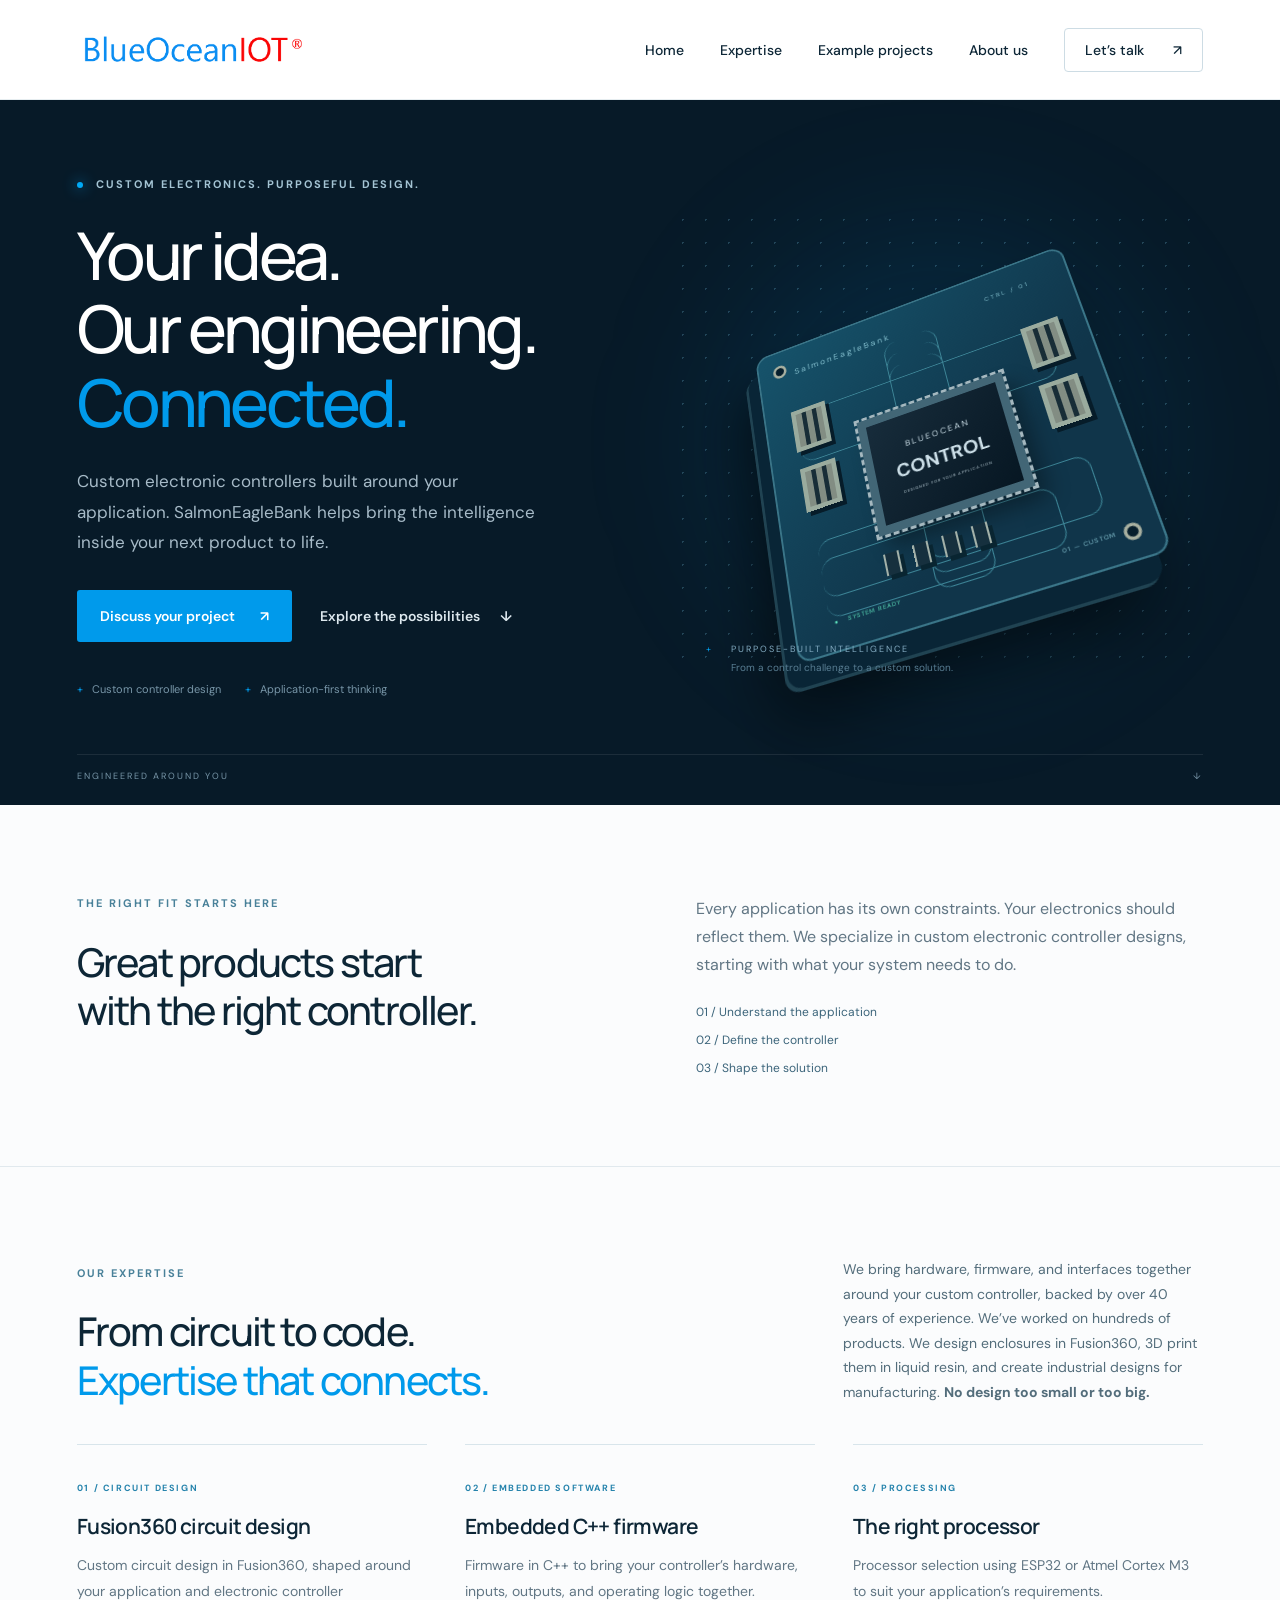
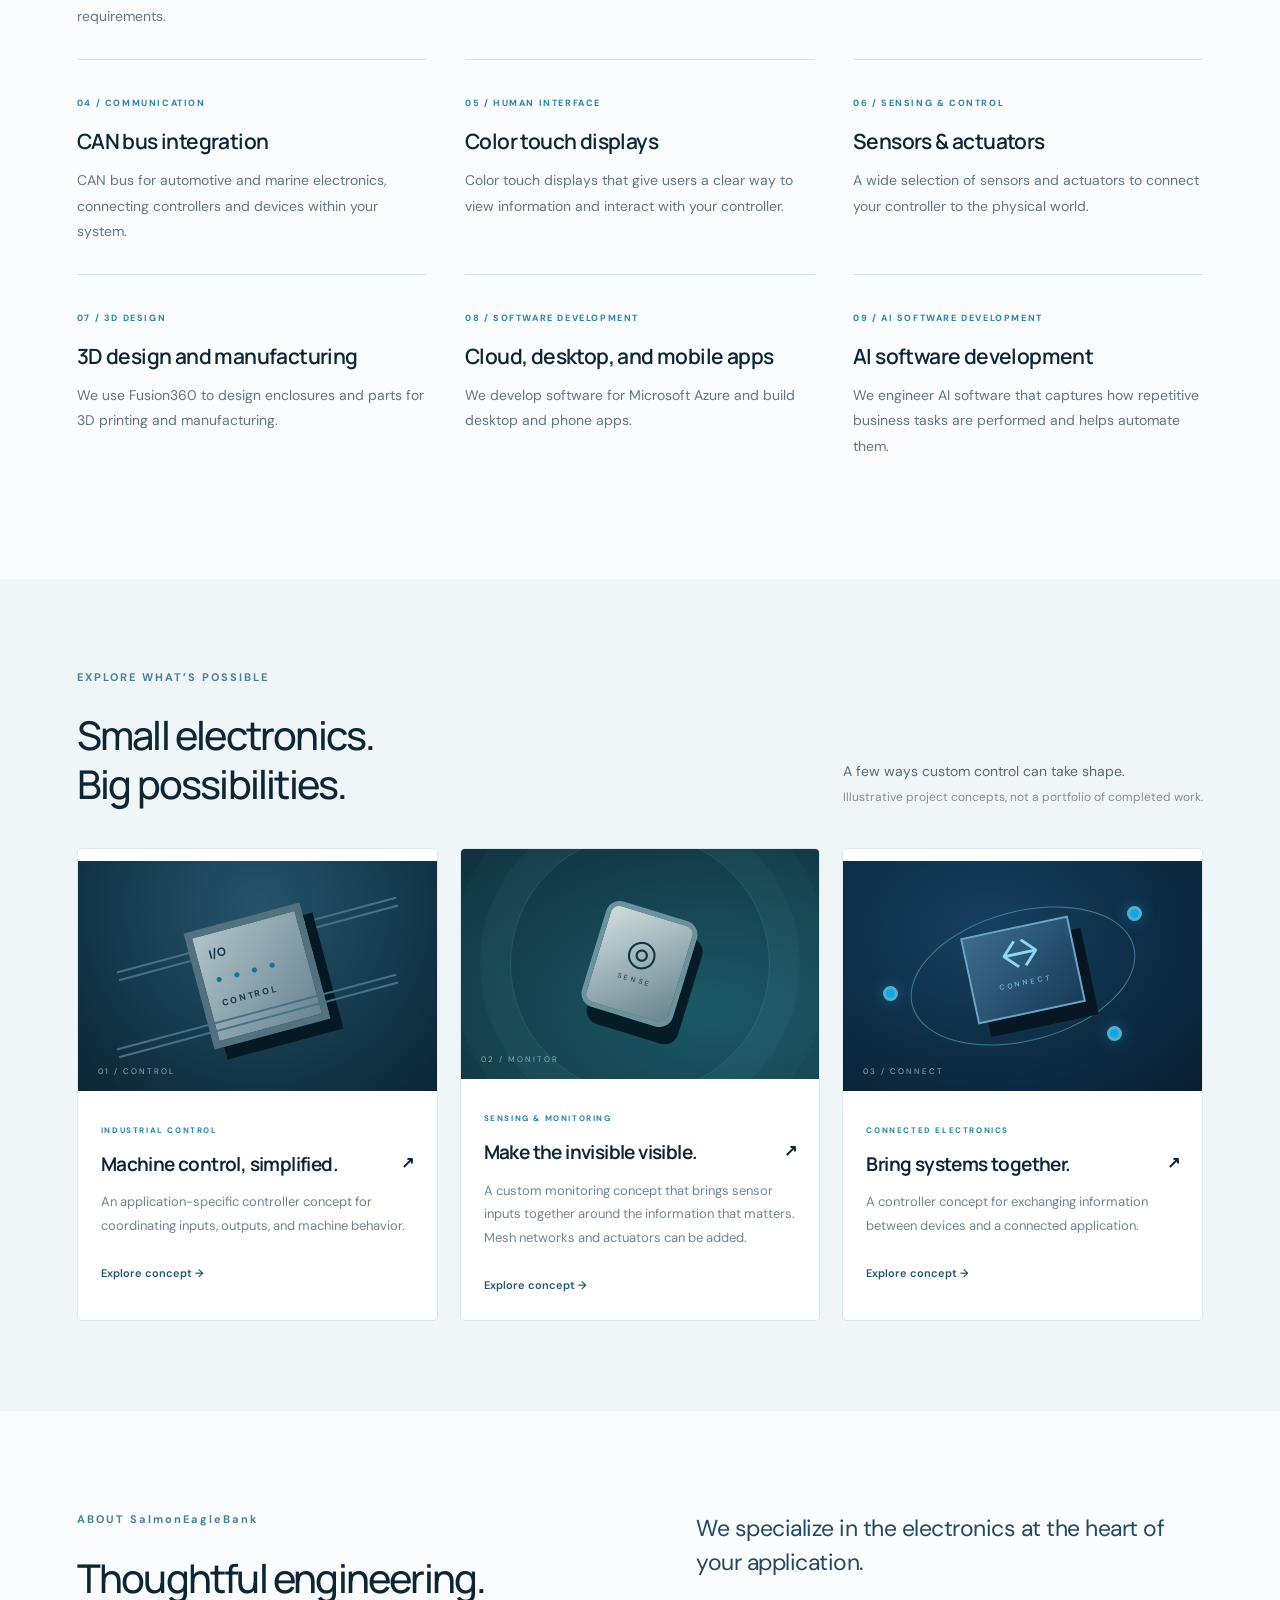
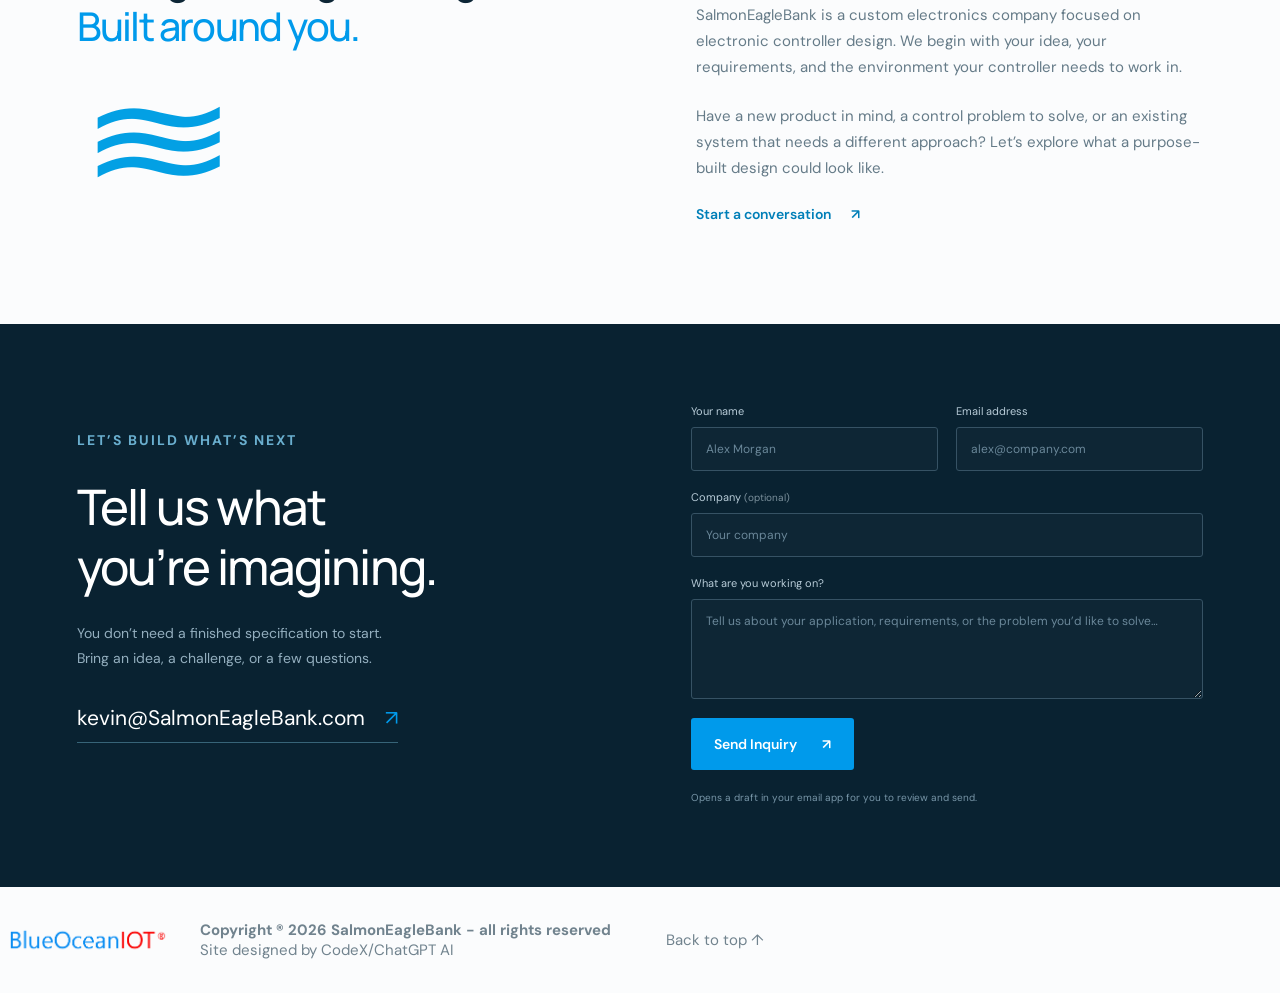
==== index.html @ 23e98cbd "moved files to root directory" ====
<!doctype html>
<html lang="en">

<head>
    <meta charset="UTF-8">
    <meta name="viewport" content="width=device-width,initial-scale=1">
    <meta name="description"
        content="SalmonEagleBank specializes in custom electronic controller designs. Let's turn your control challenge into purpose-built electronics.">
    <meta name="theme-color" content="#071a28">
    <title>SalmonEagleBank | Custom Electronic Controllers</title>
    <link rel="icon" type="image/png" href="assets/favicon.png">
    <link rel="stylesheet" href="styles.css">
    <script src="app.js" defer></script>
</head>

<body>
    <header><a class="brand" href="#home" aria-label="SalmonEagleBank home"><img src="assets/logo.png"
                alt="SalmonEagleBank"></a><button class="menu-toggle" aria-expanded="false" aria-controls="navigation">Menu
            <span>☰</span></button>
        <nav id="navigation" aria-label="Main navigation"><a href="#home">Home</a><a href="#expertise">Expertise</a><a
                href="#projects">Example projects</a><a href="#about">About us</a><a class="nav-contact"
                href="#contact">Let’s talk <span>↗</span></a></nav>
    </header>
    <main>
        <section class="hero" id="home">
            <div class="hero-copy">
                <p class="eyebrow"><span class="status-dot"></span> CUSTOM ELECTRONICS. PURPOSEFUL DESIGN.</p>
                <h1>Your idea.<br>Our engineering.<br><em>Connected.</em></h1>
                <p class="intro">Custom electronic controllers built around your application. SalmonEagleBank helps bring
                    the intelligence inside your next product to life.</p>
                <div class="actions"><a class="button" href="#contact">Discuss your project <span>↗</span></a><a
                        class="text-link" href="#projects">Explore the possibilities <span>↓</span></a></div>
                <div class="hero-notes"><span>Custom controller design</span><span>Application-first thinking</span>
                </div>
            </div>
            <div class="hardware" role="img" aria-label="Illustration of a custom electronic controller circuit board">
                <div class="orb"></div>
                <div class="board">
                    <div class="board-label">SalmonEagleBank <span>CTRL / 01</span></div>
                    <div class="traces"><i></i><i></i><i></i><i></i><i></i><i></i></div>
                    <div class="chip"><small>BLUEOCEAN</small><strong>CONTROL</strong><span>DESIGNED FOR YOUR
                            APPLICATION</span></div>
                    <div class="port p1"></div>
                    <div class="port p2"></div>
                    <div class="port p3"></div>
                    <div class="port p4"></div>
                    <div class="components"><b></b><b></b><b></b><b></b></div>
                    <div class="board-footer"><span>● &nbsp; SYSTEM READY</span><span>01 — CUSTOM</span></div>
                </div>
                <div class="diagram-label"><span class="cross">+</span> PURPOSE-BUILT INTELLIGENCE<br><small>From a
                        control challenge to a custom solution.</small></div>
            </div><a class="scroll-note" href="#approach">ENGINEERED AROUND YOU <span>↓</span></a>
        </section>
        <section class="approach section" id="approach">
            <div>
                <p class="eyebrow">THE RIGHT FIT STARTS HERE</p>
                <h2>Great products start<br>with the right controller.</h2>
            </div>
            <div class="approach-copy">
                <p>Every application has its own constraints. Your electronics should reflect them. We specialize in
                    custom electronic controller designs, starting with what your system needs to do.</p>
                <div class="disciplines"><span>01 / Understand the application</span><span>02 / Define the
                        controller</span><span>03 / Shape the solution</span></div>
            </div>
        </section>
        <section class="expertise section" id="expertise" aria-labelledby="expertise-heading">
            <div class="section-heading">
                <div>
                    <p class="eyebrow">OUR EXPERTISE</p>
                    <h2 id="expertise-heading">From circuit to code.<br><em>Expertise that connects.</em></h2>
                </div>
                <p>We bring hardware, firmware, and interfaces together around your custom controller, backed by over 40
                    years of experience. We’ve worked on hundreds of products. We design enclosures in Fusion360, 3D
                    print them in liquid resin, and create industrial designs for manufacturing. <strong>No design too
                        small or too big.</strong></p>
            </div>
            <ol class="expertise-grid">
                <li><span class="expertise-number">01 / CIRCUIT DESIGN</span>
                    <h3>Fusion360 circuit design</h3>
                    <p>Custom circuit design in Fusion360, shaped around your application and electronic controller
                        requirements.</p>
                </li>
                <li><span class="expertise-number">02 / EMBEDDED SOFTWARE</span>
                    <h3>Embedded C++ firmware</h3>
                    <p>Firmware in C++ to bring your controller’s hardware, inputs, outputs, and operating logic
                        together.</p>
                </li>
                <li><span class="expertise-number">03 / PROCESSING</span>
                    <h3>The right processor</h3>
                    <p>Processor selection using ESP32 or Atmel Cortex M3 to suit your application’s requirements.</p>
                </li>
                <li><span class="expertise-number">04 / COMMUNICATION</span>
                    <h3>CAN bus integration</h3>
                    <p>CAN bus for automotive and marine electronics, connecting controllers and devices within your
                        system.</p>
                </li>
                <li><span class="expertise-number">05 / HUMAN INTERFACE</span>
                    <h3>Color touch displays</h3>
                    <p>Color touch displays that give users a clear way to view information and interact with your
                        controller.</p>
                </li>
                <li><span class="expertise-number">06 / SENSING &amp; CONTROL</span>
                    <h3>Sensors &amp; actuators</h3>
                    <p>A wide selection of sensors and actuators to connect your controller to the physical world.</p>
                </li>
                <li><span class="expertise-number">07 / 3D DESIGN</span>
                    <h3>3D design and manufacturing</h3>
                    <p>We use Fusion360 to design enclosures and parts for 3D printing and manufacturing.</p>
                </li>
                <li><span class="expertise-number">08 / SOFTWARE DEVELOPMENT</span>
                    <h3>Cloud, desktop, and mobile apps</h3>
                    <p>We develop software for Microsoft Azure and build desktop and phone apps.</p>
                </li>
                <li><span class="expertise-number">09 / AI SOFTWARE DEVELOPMENT</span>
                    <h3>AI software development</h3>
                    <p>We engineer AI software that captures how repetitive business tasks are performed and helps
                        automate them.</p>
                </li>
            </ol>
        </section>
        <section class="projects section" id="projects">
            <div class="section-heading">
                <div>
                    <p class="eyebrow">EXPLORE WHAT’S POSSIBLE</p>
                    <h2>Small electronics.<br>Big possibilities.</h2>
                </div>
                <p>A few ways custom control can take shape.<br><span class="muted">Illustrative project concepts, not a
                        portfolio of completed work.</span></p>
            </div>
            <div class="project-grid"><button class="project-card" data-project="machine">
                    <div class="project-art machine">
                        <div class="rail"></div>
                        <div class="module">I/O<span>● ● ● ●</span><b>CONTROL</b></div>
                        <div class="rail bottom"></div><span class="art-index">01 / CONTROL</span>
                    </div>
                    <div class="card-body"><small>INDUSTRIAL CONTROL</small>
                        <h3>Machine control, simplified. <span>↗</span></h3>
                        <p>An application-specific controller concept for coordinating inputs, outputs, and machine
                            behavior.</p><span class="project-more">Explore concept →</span>
                    </div>
                </button><button class="project-card" data-project="sensor">
                    <div class="project-art sensor">
                        <div class="rings"></div>
                        <div class="sensor-unit"><span>◎</span><small>SENSE</small></div><span class="art-index">02 /
                            MONITOR</span>
                    </div>
                    <div class="card-body"><small>SENSING & MONITORING</small>
                        <h3>Make the invisible visible. <span>↗</span></h3>
                        <p>A custom monitoring concept that brings sensor inputs together around the information that
                            matters. Mesh networks and actuators can be added.</p><span class="project-more">Explore
                            concept →</span>
                    </div>
                </button><button class="project-card" data-project="connected">
                    <div class="project-art connected">
                        <div class="network-line"></div>
                        <div class="node n1"></div>
                        <div class="node n2"></div>
                        <div class="node n3"></div>
                        <div class="gateway">↔<small>CONNECT</small></div><span class="art-index">03 / CONNECT</span>
                    </div>
                    <div class="card-body"><small>CONNECTED ELECTRONICS</small>
                        <h3>Bring systems together. <span>↗</span></h3>
                        <p>A controller concept for exchanging information between devices and a connected application.
                        </p><span class="project-more">Explore concept →</span>
                    </div>
                </button></div>
        </section>
        <section class="about section" id="about">
            <div class="about-title">
                <p class="eyebrow">ABOUT SalmonEagleBank</p>
                <h2>Thoughtful engineering.<br><em>Built around you.</em></h2>
                <div class="wave" aria-hidden="true">≋</div>
            </div>
            <div class="about-copy">
                <p class="large-copy">We specialize in the electronics at the heart of your application.</p>
                <p>SalmonEagleBank is a custom electronics company focused on electronic controller design. We begin with
                    your idea, your requirements, and the environment your controller needs to work in.</p>
                <p>Have a new product in mind, a control problem to solve, or an existing system that needs a different
                    approach? Let’s explore what a purpose-built design could look like.</p><a class="text-link"
                    href="#contact">Start a conversation <span>↗</span></a>
            </div>
        </section>
        <section class="contact section" id="contact">
            <div>
                <p class="eyebrow">LET’S BUILD WHAT’S NEXT</p>
                <h2>Tell us what<br>you’re imagining.</h2>
                <p>You don’t need a finished specification to start.<br>Bring an idea, a challenge, or a few questions.
                </p><a class="email" href="mailto:kevin@SalmonEagleBank.com">kevin@SalmonEagleBank.com <span>↗</span></a>
            </div>
            <form id="contact-form">
                <div class="form-row"><label>Your name<input name="name" autocomplete="name" placeholder="Alex Morgan"
                            required maxlength="100"></label><label>Email address<input name="email" type="email"
                            autocomplete="email" placeholder="alex@company.com" required maxlength="254"></label></div>
                <label>Company <span class="muted">(optional)</span><input name="company" autocomplete="organization"
                        placeholder="Your company" maxlength="150"></label><label>What are you working on?<textarea
                        name="message"
                        placeholder="Tell us about your application, requirements, or the problem you’d like to solve…"
                        rows="4" required maxlength="5000"></textarea></label><button class="button" type="submit">Send
                    Inquiry <span>↗</span></button>
                <p class="form-note" id="form-status" aria-live="polite">Opens a draft in your email app for you to
                    review and send.</p>
            </form>
        </section>
    </main>
    <footer><a class="brand" href="#home"><img src="assets/logo.png" alt="SalmonEagleBank"></a><span><strong>Copyright
                &reg; <span id="year">2026</span> SalmonEagleBank - all rights reserved</strong><br>Site designed by
            CodeX/ChatGPT AI</span><a href="#home">Back to top ↑</a></footer>
    <dialog id="project-dialog"><button class="close-dialog" aria-label="Close project details">×</button>
        <p class="eyebrow">ILLUSTRATIVE PROJECT CONCEPT</p>
        <h2 id="dialog-title"></h2>
        <p id="dialog-description"></p>
        <h3>Starting points for a design conversation</h3>
        <ul id="dialog-list"></ul><a class="button" href="#contact" id="dialog-contact">Discuss a similar idea ↗</a>
    </dialog>
</body>

</html>
---- styles.css ----
@import url('https://fonts.googleapis.com/css2?family=DM+Sans:wght@400;450;500;600;700&family=Manrope:wght@400;500;600;650;700;800&display=swap');
:root{--navy:#071a28;--ink:#0d2636;--blue:#009aeb;--light:#eef5f8;--muted:#738793}*{box-sizing:border-box}html{scroll-behavior:smooth;scroll-padding-top:100px}body{margin:0;font-family:'DM Sans',Arial,sans-serif;color:var(--ink);background:#fbfcfd}a{color:inherit;text-decoration:none}button,input,textarea{font:inherit}button,a,input,textarea{-webkit-tap-highlight-color:transparent}a:focus-visible,button:focus-visible{outline:3px solid #16b7ff;outline-offset:5px}header{height:100px;padding:0 6%;display:flex;align-items:center;justify-content:space-between;background:#fff;border-bottom:1px solid #e6edf0;position:relative;z-index:10}.brand img{width:232px;max-width:100%;height:auto;display:block}nav{display:flex;align-items:center;gap:36px;font-size:14px;font-weight:500}nav a:hover{color:#008ad1}.nav-contact{border:1px solid #cddce4;padding:12px 20px;border-radius:4px}.nav-contact span{margin-left:25px}.menu-toggle{display:none}.hero{background:var(--navy);color:#fff;min-height:705px;position:relative;overflow:hidden;display:grid;grid-template-columns:1.07fr 1fr;padding:76px 6% 95px;gap:25px}.eyebrow{font-size:11px;font-weight:700;letter-spacing:2px;line-height:1.6;margin:0 0 25px;color:#498199}.hero .eyebrow{color:#a4c4d4}.status-dot{display:inline-block;width:6px;height:6px;border-radius:50%;background:#00a9f5;margin-right:8px;box-shadow:0 0 14px #00a9f5}h1,h2,h3{font-family:Manrope,Arial,sans-serif}h1{font-size:clamp(48px,5.15vw,76px);font-weight:500;letter-spacing:-3.6px;line-height:1.12;margin:0 0 26px}em{font-style:normal;color:var(--blue)}.intro{color:#a7bbc8;font-size:17px;line-height:1.8;max-width:465px}.actions{display:flex;align-items:center;gap:28px;margin-top:32px}.button{display:inline-flex;align-items:center;justify-content:space-between;gap:25px;background:var(--blue);border:0;border-radius:3px;padding:17px 23px;color:#fff;font-weight:600;font-size:14px;cursor:pointer;transition:background .2s,transform .2s}.button:hover{background:#007fc5;transform:translateY(-2px)}.text-link{font-size:14px;font-weight:600;display:inline-flex;gap:20px;align-items:center}.hero .text-link{color:#dde8ee}.hero-notes{display:flex;gap:24px;margin-top:40px;font-size:11px;color:#7896a8}.hero-notes span:before{content:'+';color:var(--blue);margin-right:9px}.hardware{position:relative;align-self:center;height:470px;display:flex;align-items:center;justify-content:center;background-image:radial-gradient(#234456 1px,transparent 1px);background-size:23px 23px}.orb{width:430px;height:430px;position:absolute;background:#008ed61d;filter:blur(70px);border-radius:50%}.board{position:relative;width:360px;height:350px;background:linear-gradient(140deg,#16536b,#10354a 65%);border:2px solid #3a7588;border-radius:15px;transform:perspective(850px) rotateX(24deg) rotateY(-17deg) rotateZ(-13deg);box-shadow:-13px 22px 0 #092536,-16px 25px 0 #204352,-25px 45px 65px #0009;overflow:hidden}.board:after,.board:before{content:'';position:absolute;width:10px;height:10px;box-shadow:0 0 0 3px #a9b1a1;background:#061e2c;border-radius:50%;top:20px;left:20px}.board:after{top:auto;left:auto;bottom:20px;right:20px}.board-label{font-size:10px;letter-spacing:2px;padding:25px 42px;color:#80bccb}.board-label span{float:right;font-size:7px}.chip{position:absolute;left:100px;top:120px;width:160px;height:130px;border:9px solid #426676;outline:3px dashed #a5b8bf;background:linear-gradient(135deg,#172c3b,#071723);display:flex;flex-direction:column;justify-content:center;align-items:center;box-shadow:10px 15px 20px #0005;color:#ccdfe8}.chip small{font-size:9px;letter-spacing:2px}.chip strong{font-size:20px;margin:8px}.chip span{font-size:4px;letter-spacing:1px}.traces{position:absolute;inset:65px 30px}.traces i{position:absolute;width:280px;height:60px;border:1px solid #3d8597;border-left:0;border-radius:15px;transform:rotate(90deg);left:5px;top:85px}.traces i:nth-child(2){width:250px;left:20px}.traces i:nth-child(3){width:220px;left:35px}.traces i:nth-child(4){transform:none;top:20px}.traces i:nth-child(5){transform:none;top:170px}.traces i:nth-child(6){transform:none;top:190px;width:240px}.port{position:absolute;left:30px;width:40px;height:50px;background:repeating-linear-gradient(90deg,#828d83 0 7px,#182d37 7px 12px);border:5px solid #9aab9e;box-shadow:4px 5px #061c29}.p1{top:80px}.p2{top:150px}.p3{left:auto;right:25px;top:80px}.p4{left:auto;right:25px;top:150px}.components{position:absolute;bottom:55px;left:100px;display:flex;gap:14px}.components b{width:16px;height:22px;background:linear-gradient(90deg,#a3b1a9 15%,#16303e 15% 85%,#a3b1a9 85%);box-shadow:4px 5px #092531}.board-footer{position:absolute;bottom:23px;left:40px;right:40px;font-size:6px;color:#88c5d3;display:flex;justify-content:space-between;letter-spacing:1px}.board-footer span:first-child{color:#5ee4be}.diagram-label{position:absolute;bottom:0;left:35px;font-size:9px;letter-spacing:2px;color:#84acc2;padding-left:25px;line-height:2}.diagram-label small{letter-spacing:0;color:#597e93;font-size:10px}.cross{position:absolute;left:0;color:#03a4f4}.scroll-note{position:absolute;bottom:23px;left:6%;right:6%;display:flex;justify-content:space-between;border-top:1px solid #ffffff16;padding-top:15px;font-size:9px;letter-spacing:2px;color:#7896a8}.section{padding:90px 6%}h2{font-size:clamp(33px,3.1vw,45px);line-height:1.22;font-weight:500;letter-spacing:-1.8px;margin:0}p{line-height:1.75}.approach{display:grid;grid-template-columns:1fr 1fr;gap:10%;border-bottom:1px solid #e1e9ee}.approach-copy>p{margin:0;color:#617684;font-size:16px}.disciplines{display:flex;flex-direction:column;margin-top:25px;gap:12px;font-size:12px;color:#3b647a}.section-heading{display:flex;justify-content:space-between;align-items:end;gap:40px;margin-bottom:40px}.section-heading>p{max-width:360px;color:#536d7b;font-size:14px;margin:0}.muted{color:#7b909c;font-size:12px}.projects{background:#f0f5f7}.project-grid{display:grid;grid-template-columns:repeat(3,1fr);gap:22px}.project-card{text-align:left;padding:0;border:1px solid #dce6ec;background:white;color:inherit;border-radius:5px;overflow:hidden;cursor:pointer;transition:transform .25s,box-shadow .25s}.project-card:hover{transform:translateY(-5px);box-shadow:0 15px 25px #12344b12}.project-art{height:230px;background:#0c293a;position:relative;overflow:hidden;display:flex;align-items:center;justify-content:center}.art-index{position:absolute;left:20px;bottom:15px;letter-spacing:2px;font-size:8px;color:#85afc4}.machine{background:radial-gradient(ellipse at 50% 20%,#24546b,#0c2535)}.rail{position:absolute;left:35px;right:35px;top:73px;height:10px;border-top:2px solid #497184;border-bottom:2px solid #497184;transform:rotate(-15deg)}.rail.bottom{top:150px}.module{width:120px;height:120px;background:linear-gradient(135deg,#b0c2c8,#698593);transform:rotate(-15deg);border:7px solid #53717f;box-shadow:10px 13px 0 #051925;color:#173849;padding:12px;font-size:12px;font-weight:700}.module span{display:block;font-size:12px;color:#0c7995;margin-top:10px;letter-spacing:4px}.module b{font-size:9px;display:block;margin-top:10px;letter-spacing:2px}.sensor{background:radial-gradient(ellipse at 70% 70%,#1b5966,#10303c)}.rings{width:260px;height:260px;border:1px solid #6ec0c333;border-radius:50%;box-shadow:0 0 0 30px #6ec0c30c,0 0 0 60px #6ec0c308}.sensor-unit{position:absolute;width:95px;height:110px;background:linear-gradient(140deg,#d0dddd,#68848e);border:5px solid #6c929d;box-shadow:10px 15px 0 #061b28;border-radius:14px;transform:rotate(17deg);text-align:center;padding:15px;color:#0b3648}.sensor-unit span{font-size:36px}.sensor-unit small{display:block;font-size:7px;letter-spacing:3px}.connected{background:radial-gradient(ellipse at 40% 30%,#16405f,#091e30)}.gateway{position:absolute;top:65px;left:calc(50% - 55px);width:110px;height:88px;background:linear-gradient(140deg,#3d6b8c,#173c58);border:2px solid #69a5c7;box-shadow:10px 15px #061622;transform:rotate(-12deg);font-size:38px;text-align:center;color:#8cd9f6}.gateway small{display:block;font-size:7px;letter-spacing:3px}.network-line{width:230px;height:130px;border:1px solid #3b7d9d;border-radius:50%;transform:rotate(-15deg)}.node{position:absolute;width:15px;height:15px;border:3px solid #5aaccb;background:#0ca8e7;box-shadow:0 0 15px #0ca8e777;border-radius:50%}.n1{left:40px;top:125px}.n2{right:60px;top:45px}.n3{right:80px;bottom:50px}.card-body{padding:26px 23px}.card-body small{font-size:8px;font-weight:700;letter-spacing:1.6px;color:#2583ac}.card-body h3{font-size:19px;letter-spacing:-.6px;font-weight:650;line-height:1.5;margin:12px 0}.card-body h3 span{float:right;font-size:16px}.card-body p{font-size:13px;line-height:1.8;color:#718590;margin:0 0 24px}.project-more{font-size:11px;font-weight:600;color:#24576f}.about{display:grid;grid-template-columns:1fr 1fr;gap:10%;padding-top:100px;padding-bottom:100px}.about-copy{color:#657b88}.about-copy p{font-size:15px;margin:0 0 22px}.about-copy .large-copy{font-size:23px;color:#23495e;line-height:1.5;letter-spacing:-.5px}.about-copy .text-link{color:#007fb8}.wave{font-family:Arial;font-size:130px;line-height:1;color:#03a0e4;margin-top:25px;transform:scaleX(1.5);transform-origin:left;width:100px}.contact{background:#092231;color:#fff;display:grid;grid-template-columns:1fr 1fr;gap:9%;padding-top:80px;padding-bottom:80px}.contact .eyebrow{color:#6aafcf}.contact h2{font-size:49px}.contact p{font-size:14px;color:#94afbf;margin-top:25px}.email{font-size:21px;display:inline-flex;gap:20px;margin-top:20px;border-bottom:1px solid #376478;padding-bottom:10px}.email span{color:var(--blue)}form{display:flex;flex-direction:column;gap:19px}.form-row{display:grid;grid-template-columns:1fr 1fr;gap:18px}label{font-size:11px;display:flex;flex-direction:column;gap:9px;color:#b8ccd8}label .muted{display:contents;font-size:10px}input,textarea{width:100%;background:#ffffff05;border:1px solid #365264;padding:13px 14px;border-radius:3px;color:white;font-size:12px;outline:0}input:focus,textarea:focus{border-color:#06a7ef;box-shadow:0 0 0 2px #009aeb22}input::placeholder,textarea::placeholder{color:#6a8799}textarea{resize:vertical;min-height:100px}form .button{align-self:start}form .form-note{font-size:10px;margin:0;color:#7896a8}footer{padding:33px 6%;display:flex;align-items:center;gap:30px;color:#71838e;font-size:10px}footer .brand img{width:165px}footer p{flex:1}footer>a:last-child{margin-left:25px}dialog{border:0;border-radius:8px;padding:45px;max-width:580px;width:90%;color:var(--ink);box-shadow:0 20px 100px #0006}dialog::backdrop{background:#031623bb;backdrop-filter:blur(5px)}dialog h2{font-size:34px}dialog h3{font-size:14px;margin-top:25px}dialog p,dialog li{color:#617684;font-size:14px;line-height:1.8}dialog ul{padding-left:20px;margin-bottom:30px}.close-dialog{position:absolute;top:12px;right:16px;background:none;border:0;font-size:30px;cursor:pointer;color:#567485}
@media(min-width:1600px){header,.section,footer{padding-left:calc((100vw - 1400px)/2);padding-right:calc((100vw - 1400px)/2)}.hero{padding-left:calc((100vw - 1400px)/2);padding-right:calc((100vw - 1400px)/2)}}@media(max-width:1000px){header{padding:0 5%;height:85px}.brand img{width:200px}nav{gap:20px;font-size:12px}.hero{padding:60px 5% 80px;min-height:650px}h1{font-size:58px}.hardware{transform:scale(.85);transform-origin:center}.actions{gap:18px;flex-wrap:wrap}.hero-notes{gap:10px;font-size:9px}.card-body{padding:22px 18px}.card-body h3{font-size:17px}.project-art{height:200px}.section{padding:70px 5%}.project-grid{gap:14px}.email{font-size:17px}.contact h2{font-size:42px}footer{flex-wrap:wrap;gap:15px}footer p{flex-basis:50%}}@media(max-width:720px){html{scroll-padding-top:20px}header{height:80px}.menu-toggle{display:flex;gap:15px;padding:10px;background:none;border:1px solid #d8e3ea;border-radius:3px;font-size:12px}nav{display:none;position:absolute;top:80px;left:0;right:0;background:#fff;padding:25px 6%;box-shadow:0 12px 16px #0001}nav.open{display:flex;align-items:stretch;flex-direction:column}.hero{grid-template-columns:1fr;padding:48px 6% 70px;gap:15px}.hero .eyebrow{font-size:9px;letter-spacing:1.4px}h1{font-size:57px;letter-spacing:-2.8px}.intro{font-size:15px}.hero-notes{font-size:10px;gap:20px;margin-top:28px}.hardware{height:370px;transform:scale(.88);margin:-10px -20px -5px}.diagram-label{left:20px;bottom:-2px}.section{padding:60px 6%}.approach,.about,.contact{grid-template-columns:1fr;gap:32px}.section-heading{display:block}.section-heading>p{margin-top:25px}.project-grid{grid-template-columns:1fr}.project-art{height:250px}.card-body{padding:25px}.card-body h3{font-size:22px}.card-body p{font-size:14px}.project-more{font-size:12px}.project-grid{gap:25px}.wave{display:none}.contact h2{font-size:43px}.email{font-size:20px;margin-top:10px}.form-row{grid-template-columns:1fr}.contact{gap:40px}footer{padding:30px 6%;display:grid;grid-template-columns:1fr auto}footer .brand{grid-column:1/-1}footer p{grid-column:1/-1;margin:0}footer>a:last-child{margin:0}dialog{padding:35px 25px}dialog h2{font-size:29px}}@media(prefers-reduced-motion:reduce){html{scroll-behavior:auto}*{transition:none!important}}

.expertise{background:#fbfcfd}.expertise-grid{list-style:none;padding:0;margin:0;display:grid;grid-template-columns:repeat(3,minmax(0,1fr));gap:0 38px}.expertise-grid li{padding:30px 0;border-top:1px solid #d8e5eb}.expertise-number{font-size:9px;font-weight:700;letter-spacing:1.6px;color:#2583ac}.expertise-grid h3{font-size:21px;line-height:1.4;letter-spacing:-.6px;font-weight:600;margin:16px 0 12px}.expertise-grid p{font-size:14px;color:#617684;margin:0;line-height:1.8}@media(max-width:1000px) and (min-width:721px){nav{gap:15px}.expertise-grid{grid-template-columns:repeat(2,minmax(0,1fr));gap:0 28px}}@media(max-width:720px){.expertise-grid{grid-template-columns:1fr;gap:0}.expertise-grid li{padding:25px 0}.expertise-grid h3{font-size:22px}}

footer{font-size:15px}


footer{padding-left:5px}footer .brand{justify-self:start;margin:0}


#contact-form .button:disabled { background: #687680; color: #fff; cursor: not-allowed; }
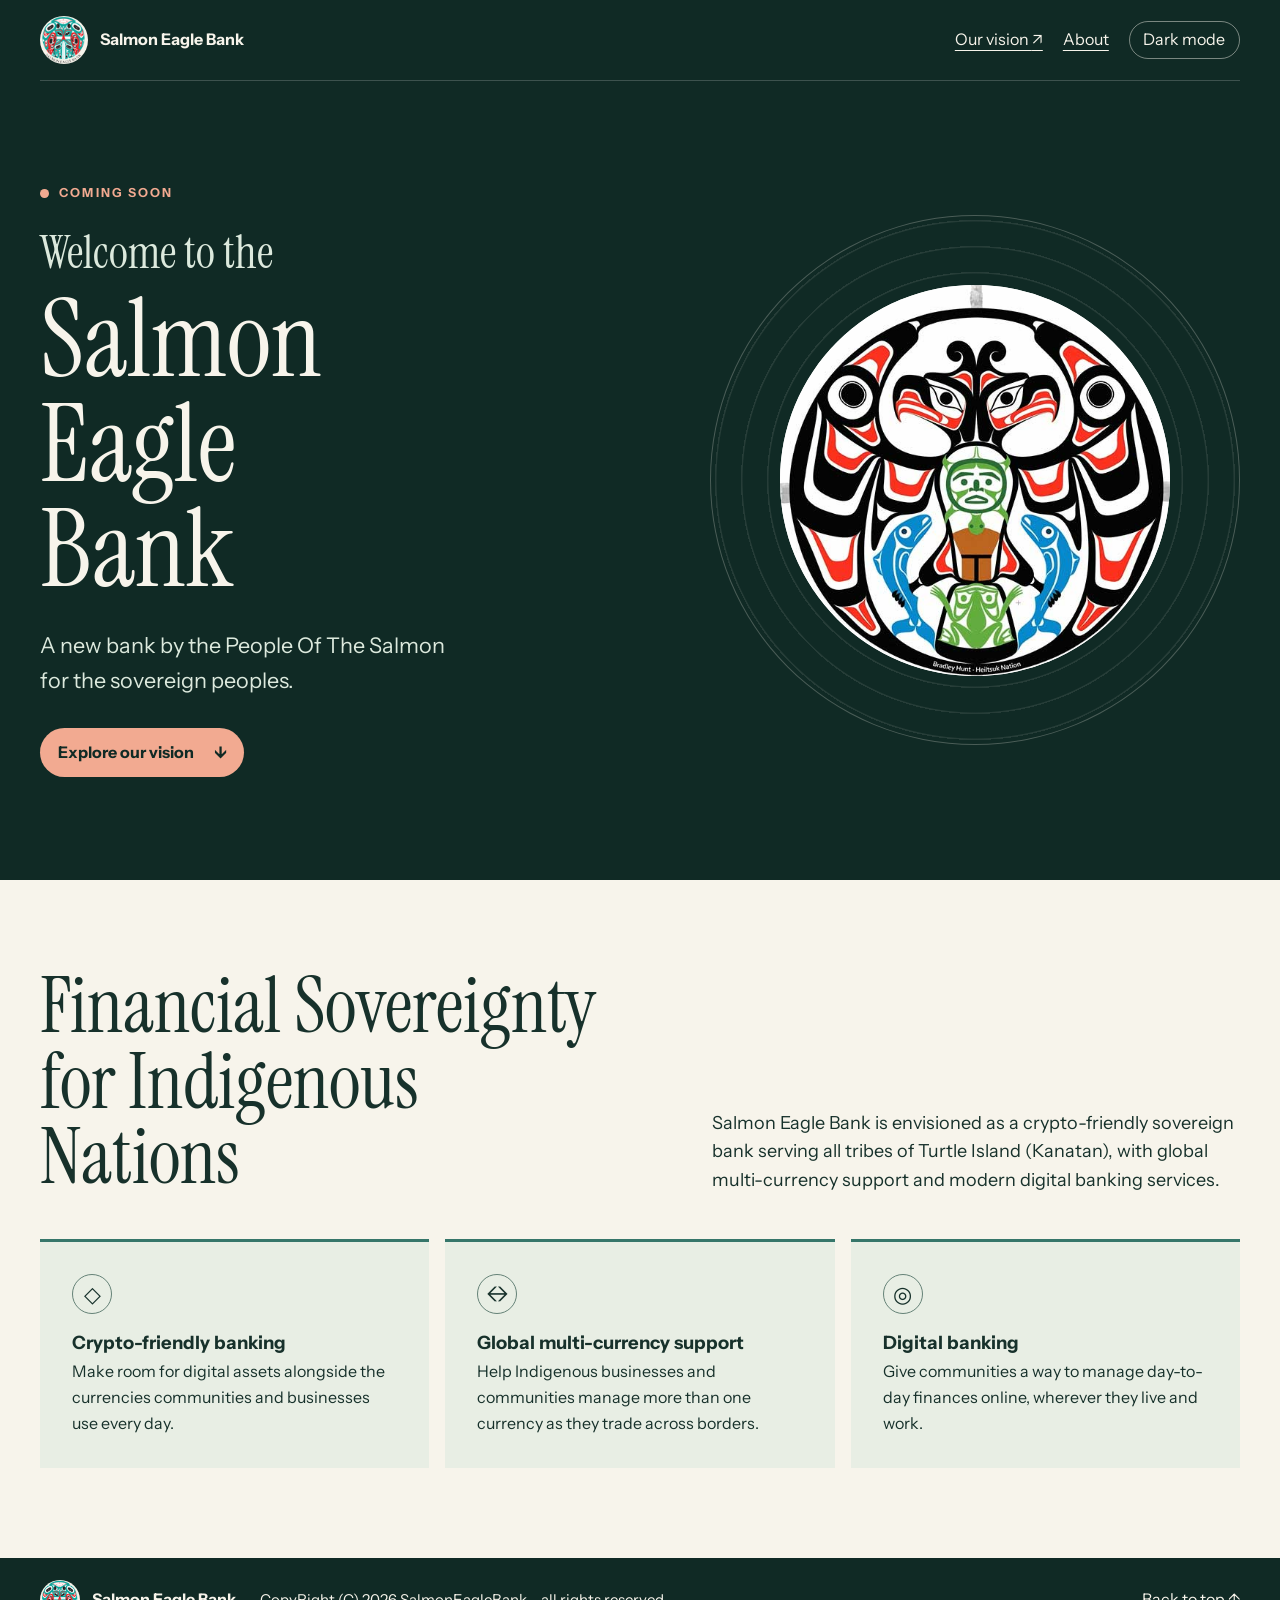
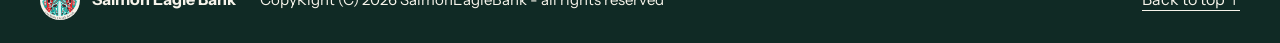
==== commit a9b48388: "Fixing up site to be about SalmonEagleBank, adding about page and logos, copyright" ====
--- a/index.html
+++ b/index.html
@@ -1,217 +1,81 @@
 <!doctype html>
 <html lang="en">
-
 <head>
-    <meta charset="UTF-8">
-    <meta name="viewport" content="width=device-width,initial-scale=1">
-    <meta name="description"
-        content="SalmonEagleBank specializes in custom electronic controller designs. Let's turn your control challenge into purpose-built electronics.">
-    <meta name="theme-color" content="#071a28">
-    <title>SalmonEagleBank | Custom Electronic Controllers</title>
-    <link rel="icon" type="image/png" href="assets/favicon.png">
+    <meta charset="utf-8">
+    <meta name="viewport" content="width=device-width, initial-scale=1">
+    <meta name="description" content="Salmon Eagle Bank is a coming-soon bank by the People Of The Salmon, envisioned for Indigenous Nations across Turtle Island (Kanatan).">
+    <meta name="theme-color" content="#102a25">
+    <title>Salmon Eagle Bank | Coming Soon</title>
+    <link rel="icon" type="image/png" href="assets/SalmonEagleBankLogoTrans64x64.png">
     <link rel="stylesheet" href="styles.css">
     <script src="app.js" defer></script>
 </head>
+<body id="top">
+    <header class="site-header">
+        <div class="wrap header-inner">
+            <a class="brand" href="#top">
+                <img src="assets/SalmonEagleBankLogoTrans64x64.png" width="48" height="48" alt="">
+                <span>Salmon Eagle Bank</span>
+            </a>
+            <nav aria-label="Main navigation">
+                <a href="#sovereignty">Our vision <span aria-hidden="true">↗</span></a>
+                <a href="About.html">About</a>
+                <button class="theme-toggle" type="button" hidden>Dark mode</button>
+            </nav>
+        </div>
+    </header>
 
-<body>
-    <header><a class="brand" href="#home" aria-label="SalmonEagleBank home"><img src="assets/logo.png"
-                alt="SalmonEagleBank"></a><button class="menu-toggle" aria-expanded="false" aria-controls="navigation">Menu
-            <span>☰</span></button>
-        <nav id="navigation" aria-label="Main navigation"><a href="#home">Home</a><a href="#expertise">Expertise</a><a
-                href="#projects">Example projects</a><a href="#about">About us</a><a class="nav-contact"
-                href="#contact">Let’s talk <span>↗</span></a></nav>
-    </header>
     <main>
-        <section class="hero" id="home">
-            <div class="hero-copy">
-                <p class="eyebrow"><span class="status-dot"></span> CUSTOM ELECTRONICS. PURPOSEFUL DESIGN.</p>
-                <h1>Your idea.<br>Our engineering.<br><em>Connected.</em></h1>
-                <p class="intro">Custom electronic controllers built around your application. SalmonEagleBank helps bring
-                    the intelligence inside your next product to life.</p>
-                <div class="actions"><a class="button" href="#contact">Discuss your project <span>↗</span></a><a
-                        class="text-link" href="#projects">Explore the possibilities <span>↓</span></a></div>
-                <div class="hero-notes"><span>Custom controller design</span><span>Application-first thinking</span>
+        <section class="hero" aria-labelledby="welcome">
+            <div class="wrap hero-layout">
+                <div class="hero-copy">
+                    <p class="status">Coming soon</p>
+                    <h1 id="welcome"><span>Welcome to the</span> Salmon Eagle Bank</h1>
+                    <p class="hero-intro">A new bank by the People Of The Salmon for the sovereign peoples.</p>
+                    <a class="button" href="#sovereignty">Explore our vision <span aria-hidden="true">↓</span></a>
+                </div>
+                <div class="hero-art">
+                    <div class="emblem">
+                        <img src="assets/B2C_PeoplesOfTheSalmon.jpg" width="1920" height="1080" alt="Peoples of the Salmon emblem by Bradley Hunt, Heiltsuk Nation">
+                    </div>
                 </div>
             </div>
-            <div class="hardware" role="img" aria-label="Illustration of a custom electronic controller circuit board">
-                <div class="orb"></div>
-                <div class="board">
-                    <div class="board-label">SalmonEagleBank <span>CTRL / 01</span></div>
-                    <div class="traces"><i></i><i></i><i></i><i></i><i></i><i></i></div>
-                    <div class="chip"><small>BLUEOCEAN</small><strong>CONTROL</strong><span>DESIGNED FOR YOUR
-                            APPLICATION</span></div>
-                    <div class="port p1"></div>
-                    <div class="port p2"></div>
-                    <div class="port p3"></div>
-                    <div class="port p4"></div>
-                    <div class="components"><b></b><b></b><b></b><b></b></div>
-                    <div class="board-footer"><span>● &nbsp; SYSTEM READY</span><span>01 — CUSTOM</span></div>
-                </div>
-                <div class="diagram-label"><span class="cross">+</span> PURPOSE-BUILT INTELLIGENCE<br><small>From a
-                        control challenge to a custom solution.</small></div>
-            </div><a class="scroll-note" href="#approach">ENGINEERED AROUND YOU <span>↓</span></a>
         </section>
-        <section class="approach section" id="approach">
-            <div>
-                <p class="eyebrow">THE RIGHT FIT STARTS HERE</p>
-                <h2>Great products start<br>with the right controller.</h2>
+
+        <section class="vision wrap" id="sovereignty" aria-labelledby="vision-heading">
+            <div class="vision-intro">
+                <h2 id="vision-heading">Financial Sovereignty for Indigenous Nations</h2>
+                <p>Salmon Eagle Bank is envisioned as a crypto-friendly sovereign bank serving all tribes of Turtle Island (Kanatan), with global multi-currency support and modern digital banking services.</p>
             </div>
-            <div class="approach-copy">
-                <p>Every application has its own constraints. Your electronics should reflect them. We specialize in
-                    custom electronic controller designs, starting with what your system needs to do.</p>
-                <div class="disciplines"><span>01 / Understand the application</span><span>02 / Define the
-                        controller</span><span>03 / Shape the solution</span></div>
-            </div>
-        </section>
-        <section class="expertise section" id="expertise" aria-labelledby="expertise-heading">
-            <div class="section-heading">
-                <div>
-                    <p class="eyebrow">OUR EXPERTISE</p>
-                    <h2 id="expertise-heading">From circuit to code.<br><em>Expertise that connects.</em></h2>
-                </div>
-                <p>We bring hardware, firmware, and interfaces together around your custom controller, backed by over 40
-                    years of experience. We’ve worked on hundreds of products. We design enclosures in Fusion360, 3D
-                    print them in liquid resin, and create industrial designs for manufacturing. <strong>No design too
-                        small or too big.</strong></p>
-            </div>
-            <ol class="expertise-grid">
-                <li><span class="expertise-number">01 / CIRCUIT DESIGN</span>
-                    <h3>Fusion360 circuit design</h3>
-                    <p>Custom circuit design in Fusion360, shaped around your application and electronic controller
-                        requirements.</p>
+            <ul class="pillars">
+                <li>
+                    <span class="feature-mark" aria-hidden="true">◇</span>
+                    <h3>Crypto-friendly banking</h3>
+                    <p>Make room for digital assets alongside the currencies communities and businesses use every day.</p>
                 </li>
-                <li><span class="expertise-number">02 / EMBEDDED SOFTWARE</span>
-                    <h3>Embedded C++ firmware</h3>
-                    <p>Firmware in C++ to bring your controller’s hardware, inputs, outputs, and operating logic
-                        together.</p>
+                <li>
+                    <span class="feature-mark" aria-hidden="true">↔</span>
+                    <h3>Global multi-currency support</h3>
+                    <p>Help Indigenous businesses and communities manage more than one currency as they trade across borders.</p>
                 </li>
-                <li><span class="expertise-number">03 / PROCESSING</span>
-                    <h3>The right processor</h3>
-                    <p>Processor selection using ESP32 or Atmel Cortex M3 to suit your application’s requirements.</p>
+                <li>
+                    <span class="feature-mark" aria-hidden="true">◎</span>
+                    <h3>Digital banking</h3>
+                    <p>Give communities a way to manage day-to-day finances online, wherever they live and work.</p>
                 </li>
-                <li><span class="expertise-number">04 / COMMUNICATION</span>
-                    <h3>CAN bus integration</h3>
-                    <p>CAN bus for automotive and marine electronics, connecting controllers and devices within your
-                        system.</p>
-                </li>
-                <li><span class="expertise-number">05 / HUMAN INTERFACE</span>
-                    <h3>Color touch displays</h3>
-                    <p>Color touch displays that give users a clear way to view information and interact with your
-                        controller.</p>
-                </li>
-                <li><span class="expertise-number">06 / SENSING &amp; CONTROL</span>
-                    <h3>Sensors &amp; actuators</h3>
-                    <p>A wide selection of sensors and actuators to connect your controller to the physical world.</p>
-                </li>
-                <li><span class="expertise-number">07 / 3D DESIGN</span>
-                    <h3>3D design and manufacturing</h3>
-                    <p>We use Fusion360 to design enclosures and parts for 3D printing and manufacturing.</p>
-                </li>
-                <li><span class="expertise-number">08 / SOFTWARE DEVELOPMENT</span>
-                    <h3>Cloud, desktop, and mobile apps</h3>
-                    <p>We develop software for Microsoft Azure and build desktop and phone apps.</p>
-                </li>
-                <li><span class="expertise-number">09 / AI SOFTWARE DEVELOPMENT</span>
-                    <h3>AI software development</h3>
-                    <p>We engineer AI software that captures how repetitive business tasks are performed and helps
-                        automate them.</p>
-                </li>
-            </ol>
-        </section>
-        <section class="projects section" id="projects">
-            <div class="section-heading">
-                <div>
-                    <p class="eyebrow">EXPLORE WHAT’S POSSIBLE</p>
-                    <h2>Small electronics.<br>Big possibilities.</h2>
-                </div>
-                <p>A few ways custom control can take shape.<br><span class="muted">Illustrative project concepts, not a
-                        portfolio of completed work.</span></p>
-            </div>
-            <div class="project-grid"><button class="project-card" data-project="machine">
-                    <div class="project-art machine">
-                        <div class="rail"></div>
-                        <div class="module">I/O<span>● ● ● ●</span><b>CONTROL</b></div>
-                        <div class="rail bottom"></div><span class="art-index">01 / CONTROL</span>
-                    </div>
-                    <div class="card-body"><small>INDUSTRIAL CONTROL</small>
-                        <h3>Machine control, simplified. <span>↗</span></h3>
-                        <p>An application-specific controller concept for coordinating inputs, outputs, and machine
-                            behavior.</p><span class="project-more">Explore concept →</span>
-                    </div>
-                </button><button class="project-card" data-project="sensor">
-                    <div class="project-art sensor">
-                        <div class="rings"></div>
-                        <div class="sensor-unit"><span>◎</span><small>SENSE</small></div><span class="art-index">02 /
-                            MONITOR</span>
-                    </div>
-                    <div class="card-body"><small>SENSING & MONITORING</small>
-                        <h3>Make the invisible visible. <span>↗</span></h3>
-                        <p>A custom monitoring concept that brings sensor inputs together around the information that
-                            matters. Mesh networks and actuators can be added.</p><span class="project-more">Explore
-                            concept →</span>
-                    </div>
-                </button><button class="project-card" data-project="connected">
-                    <div class="project-art connected">
-                        <div class="network-line"></div>
-                        <div class="node n1"></div>
-                        <div class="node n2"></div>
-                        <div class="node n3"></div>
-                        <div class="gateway">↔<small>CONNECT</small></div><span class="art-index">03 / CONNECT</span>
-                    </div>
-                    <div class="card-body"><small>CONNECTED ELECTRONICS</small>
-                        <h3>Bring systems together. <span>↗</span></h3>
-                        <p>A controller concept for exchanging information between devices and a connected application.
-                        </p><span class="project-more">Explore concept →</span>
-                    </div>
-                </button></div>
-        </section>
-        <section class="about section" id="about">
-            <div class="about-title">
-                <p class="eyebrow">ABOUT SalmonEagleBank</p>
-                <h2>Thoughtful engineering.<br><em>Built around you.</em></h2>
-                <div class="wave" aria-hidden="true">≋</div>
-            </div>
-            <div class="about-copy">
-                <p class="large-copy">We specialize in the electronics at the heart of your application.</p>
-                <p>SalmonEagleBank is a custom electronics company focused on electronic controller design. We begin with
-                    your idea, your requirements, and the environment your controller needs to work in.</p>
-                <p>Have a new product in mind, a control problem to solve, or an existing system that needs a different
-                    approach? Let’s explore what a purpose-built design could look like.</p><a class="text-link"
-                    href="#contact">Start a conversation <span>↗</span></a>
-            </div>
-        </section>
-        <section class="contact section" id="contact">
-            <div>
-                <p class="eyebrow">LET’S BUILD WHAT’S NEXT</p>
-                <h2>Tell us what<br>you’re imagining.</h2>
-                <p>You don’t need a finished specification to start.<br>Bring an idea, a challenge, or a few questions.
-                </p><a class="email" href="mailto:kevin@SalmonEagleBank.com">kevin@SalmonEagleBank.com <span>↗</span></a>
-            </div>
-            <form id="contact-form">
-                <div class="form-row"><label>Your name<input name="name" autocomplete="name" placeholder="Alex Morgan"
-                            required maxlength="100"></label><label>Email address<input name="email" type="email"
-                            autocomplete="email" placeholder="alex@company.com" required maxlength="254"></label></div>
-                <label>Company <span class="muted">(optional)</span><input name="company" autocomplete="organization"
-                        placeholder="Your company" maxlength="150"></label><label>What are you working on?<textarea
-                        name="message"
-                        placeholder="Tell us about your application, requirements, or the problem you’d like to solve…"
-                        rows="4" required maxlength="5000"></textarea></label><button class="button" type="submit">Send
-                    Inquiry <span>↗</span></button>
-                <p class="form-note" id="form-status" aria-live="polite">Opens a draft in your email app for you to
-                    review and send.</p>
-            </form>
+            </ul>
         </section>
     </main>
-    <footer><a class="brand" href="#home"><img src="assets/logo.png" alt="SalmonEagleBank"></a><span><strong>Copyright
-                &reg; <span id="year">2026</span> SalmonEagleBank - all rights reserved</strong><br>Site designed by
-            CodeX/ChatGPT AI</span><a href="#home">Back to top ↑</a></footer>
-    <dialog id="project-dialog"><button class="close-dialog" aria-label="Close project details">×</button>
-        <p class="eyebrow">ILLUSTRATIVE PROJECT CONCEPT</p>
-        <h2 id="dialog-title"></h2>
-        <p id="dialog-description"></p>
-        <h3>Starting points for a design conversation</h3>
-        <ul id="dialog-list"></ul><a class="button" href="#contact" id="dialog-contact">Discuss a similar idea ↗</a>
-    </dialog>
+
+    <footer class="site-footer">
+        <div class="wrap footer-inner">
+            <a class="brand" href="#top">
+                <img src="assets/SalmonEagleBankLogoTrans64x64.png" width="40" height="40" alt="">
+                <span>Salmon Eagle Bank</span>
+            </a>
+            <p class="footer-copyright">CopyRight (C) 2026 SalmonEagleBank - all rights reserved</p>
+            <a href="#top">Back to top <span aria-hidden="true">↑</span></a>
+        </div>
+    </footer>
 </body>
-
-</html>+</html>
--- a/styles.css
+++ b/styles.css
@@ -1,13 +1,88 @@
-@import url('https://fonts.googleapis.com/css2?family=DM+Sans:wght@400;450;500;600;700&family=Manrope:wght@400;500;600;650;700;800&display=swap');
-:root{--navy:#071a28;--ink:#0d2636;--blue:#009aeb;--light:#eef5f8;--muted:#738793}*{box-sizing:border-box}html{scroll-behavior:smooth;scroll-padding-top:100px}body{margin:0;font-family:'DM Sans',Arial,sans-serif;color:var(--ink);background:#fbfcfd}a{color:inherit;text-decoration:none}button,input,textarea{font:inherit}button,a,input,textarea{-webkit-tap-highlight-color:transparent}a:focus-visible,button:focus-visible{outline:3px solid #16b7ff;outline-offset:5px}header{height:100px;padding:0 6%;display:flex;align-items:center;justify-content:space-between;background:#fff;border-bottom:1px solid #e6edf0;position:relative;z-index:10}.brand img{width:232px;max-width:100%;height:auto;display:block}nav{display:flex;align-items:center;gap:36px;font-size:14px;font-weight:500}nav a:hover{color:#008ad1}.nav-contact{border:1px solid #cddce4;padding:12px 20px;border-radius:4px}.nav-contact span{margin-left:25px}.menu-toggle{display:none}.hero{background:var(--navy);color:#fff;min-height:705px;position:relative;overflow:hidden;display:grid;grid-template-columns:1.07fr 1fr;padding:76px 6% 95px;gap:25px}.eyebrow{font-size:11px;font-weight:700;letter-spacing:2px;line-height:1.6;margin:0 0 25px;color:#498199}.hero .eyebrow{color:#a4c4d4}.status-dot{display:inline-block;width:6px;height:6px;border-radius:50%;background:#00a9f5;margin-right:8px;box-shadow:0 0 14px #00a9f5}h1,h2,h3{font-family:Manrope,Arial,sans-serif}h1{font-size:clamp(48px,5.15vw,76px);font-weight:500;letter-spacing:-3.6px;line-height:1.12;margin:0 0 26px}em{font-style:normal;color:var(--blue)}.intro{color:#a7bbc8;font-size:17px;line-height:1.8;max-width:465px}.actions{display:flex;align-items:center;gap:28px;margin-top:32px}.button{display:inline-flex;align-items:center;justify-content:space-between;gap:25px;background:var(--blue);border:0;border-radius:3px;padding:17px 23px;color:#fff;font-weight:600;font-size:14px;cursor:pointer;transition:background .2s,transform .2s}.button:hover{background:#007fc5;transform:translateY(-2px)}.text-link{font-size:14px;font-weight:600;display:inline-flex;gap:20px;align-items:center}.hero .text-link{color:#dde8ee}.hero-notes{display:flex;gap:24px;margin-top:40px;font-size:11px;color:#7896a8}.hero-notes span:before{content:'+';color:var(--blue);margin-right:9px}.hardware{position:relative;align-self:center;height:470px;display:flex;align-items:center;justify-content:center;background-image:radial-gradient(#234456 1px,transparent 1px);background-size:23px 23px}.orb{width:430px;height:430px;position:absolute;background:#008ed61d;filter:blur(70px);border-radius:50%}.board{position:relative;width:360px;height:350px;background:linear-gradient(140deg,#16536b,#10354a 65%);border:2px solid #3a7588;border-radius:15px;transform:perspective(850px) rotateX(24deg) rotateY(-17deg) rotateZ(-13deg);box-shadow:-13px 22px 0 #092536,-16px 25px 0 #204352,-25px 45px 65px #0009;overflow:hidden}.board:after,.board:before{content:'';position:absolute;width:10px;height:10px;box-shadow:0 0 0 3px #a9b1a1;background:#061e2c;border-radius:50%;top:20px;left:20px}.board:after{top:auto;left:auto;bottom:20px;right:20px}.board-label{font-size:10px;letter-spacing:2px;padding:25px 42px;color:#80bccb}.board-label span{float:right;font-size:7px}.chip{position:absolute;left:100px;top:120px;width:160px;height:130px;border:9px solid #426676;outline:3px dashed #a5b8bf;background:linear-gradient(135deg,#172c3b,#071723);display:flex;flex-direction:column;justify-content:center;align-items:center;box-shadow:10px 15px 20px #0005;color:#ccdfe8}.chip small{font-size:9px;letter-spacing:2px}.chip strong{font-size:20px;margin:8px}.chip span{font-size:4px;letter-spacing:1px}.traces{position:absolute;inset:65px 30px}.traces i{position:absolute;width:280px;height:60px;border:1px solid #3d8597;border-left:0;border-radius:15px;transform:rotate(90deg);left:5px;top:85px}.traces i:nth-child(2){width:250px;left:20px}.traces i:nth-child(3){width:220px;left:35px}.traces i:nth-child(4){transform:none;top:20px}.traces i:nth-child(5){transform:none;top:170px}.traces i:nth-child(6){transform:none;top:190px;width:240px}.port{position:absolute;left:30px;width:40px;height:50px;background:repeating-linear-gradient(90deg,#828d83 0 7px,#182d37 7px 12px);border:5px solid #9aab9e;box-shadow:4px 5px #061c29}.p1{top:80px}.p2{top:150px}.p3{left:auto;right:25px;top:80px}.p4{left:auto;right:25px;top:150px}.components{position:absolute;bottom:55px;left:100px;display:flex;gap:14px}.components b{width:16px;height:22px;background:linear-gradient(90deg,#a3b1a9 15%,#16303e 15% 85%,#a3b1a9 85%);box-shadow:4px 5px #092531}.board-footer{position:absolute;bottom:23px;left:40px;right:40px;font-size:6px;color:#88c5d3;display:flex;justify-content:space-between;letter-spacing:1px}.board-footer span:first-child{color:#5ee4be}.diagram-label{position:absolute;bottom:0;left:35px;font-size:9px;letter-spacing:2px;color:#84acc2;padding-left:25px;line-height:2}.diagram-label small{letter-spacing:0;color:#597e93;font-size:10px}.cross{position:absolute;left:0;color:#03a4f4}.scroll-note{position:absolute;bottom:23px;left:6%;right:6%;display:flex;justify-content:space-between;border-top:1px solid #ffffff16;padding-top:15px;font-size:9px;letter-spacing:2px;color:#7896a8}.section{padding:90px 6%}h2{font-size:clamp(33px,3.1vw,45px);line-height:1.22;font-weight:500;letter-spacing:-1.8px;margin:0}p{line-height:1.75}.approach{display:grid;grid-template-columns:1fr 1fr;gap:10%;border-bottom:1px solid #e1e9ee}.approach-copy>p{margin:0;color:#617684;font-size:16px}.disciplines{display:flex;flex-direction:column;margin-top:25px;gap:12px;font-size:12px;color:#3b647a}.section-heading{display:flex;justify-content:space-between;align-items:end;gap:40px;margin-bottom:40px}.section-heading>p{max-width:360px;color:#536d7b;font-size:14px;margin:0}.muted{color:#7b909c;font-size:12px}.projects{background:#f0f5f7}.project-grid{display:grid;grid-template-columns:repeat(3,1fr);gap:22px}.project-card{text-align:left;padding:0;border:1px solid #dce6ec;background:white;color:inherit;border-radius:5px;overflow:hidden;cursor:pointer;transition:transform .25s,box-shadow .25s}.project-card:hover{transform:translateY(-5px);box-shadow:0 15px 25px #12344b12}.project-art{height:230px;background:#0c293a;position:relative;overflow:hidden;display:flex;align-items:center;justify-content:center}.art-index{position:absolute;left:20px;bottom:15px;letter-spacing:2px;font-size:8px;color:#85afc4}.machine{background:radial-gradient(ellipse at 50% 20%,#24546b,#0c2535)}.rail{position:absolute;left:35px;right:35px;top:73px;height:10px;border-top:2px solid #497184;border-bottom:2px solid #497184;transform:rotate(-15deg)}.rail.bottom{top:150px}.module{width:120px;height:120px;background:linear-gradient(135deg,#b0c2c8,#698593);transform:rotate(-15deg);border:7px solid #53717f;box-shadow:10px 13px 0 #051925;color:#173849;padding:12px;font-size:12px;font-weight:700}.module span{display:block;font-size:12px;color:#0c7995;margin-top:10px;letter-spacing:4px}.module b{font-size:9px;display:block;margin-top:10px;letter-spacing:2px}.sensor{background:radial-gradient(ellipse at 70% 70%,#1b5966,#10303c)}.rings{width:260px;height:260px;border:1px solid #6ec0c333;border-radius:50%;box-shadow:0 0 0 30px #6ec0c30c,0 0 0 60px #6ec0c308}.sensor-unit{position:absolute;width:95px;height:110px;background:linear-gradient(140deg,#d0dddd,#68848e);border:5px solid #6c929d;box-shadow:10px 15px 0 #061b28;border-radius:14px;transform:rotate(17deg);text-align:center;padding:15px;color:#0b3648}.sensor-unit span{font-size:36px}.sensor-unit small{display:block;font-size:7px;letter-spacing:3px}.connected{background:radial-gradient(ellipse at 40% 30%,#16405f,#091e30)}.gateway{position:absolute;top:65px;left:calc(50% - 55px);width:110px;height:88px;background:linear-gradient(140deg,#3d6b8c,#173c58);border:2px solid #69a5c7;box-shadow:10px 15px #061622;transform:rotate(-12deg);font-size:38px;text-align:center;color:#8cd9f6}.gateway small{display:block;font-size:7px;letter-spacing:3px}.network-line{width:230px;height:130px;border:1px solid #3b7d9d;border-radius:50%;transform:rotate(-15deg)}.node{position:absolute;width:15px;height:15px;border:3px solid #5aaccb;background:#0ca8e7;box-shadow:0 0 15px #0ca8e777;border-radius:50%}.n1{left:40px;top:125px}.n2{right:60px;top:45px}.n3{right:80px;bottom:50px}.card-body{padding:26px 23px}.card-body small{font-size:8px;font-weight:700;letter-spacing:1.6px;color:#2583ac}.card-body h3{font-size:19px;letter-spacing:-.6px;font-weight:650;line-height:1.5;margin:12px 0}.card-body h3 span{float:right;font-size:16px}.card-body p{font-size:13px;line-height:1.8;color:#718590;margin:0 0 24px}.project-more{font-size:11px;font-weight:600;color:#24576f}.about{display:grid;grid-template-columns:1fr 1fr;gap:10%;padding-top:100px;padding-bottom:100px}.about-copy{color:#657b88}.about-copy p{font-size:15px;margin:0 0 22px}.about-copy .large-copy{font-size:23px;color:#23495e;line-height:1.5;letter-spacing:-.5px}.about-copy .text-link{color:#007fb8}.wave{font-family:Arial;font-size:130px;line-height:1;color:#03a0e4;margin-top:25px;transform:scaleX(1.5);transform-origin:left;width:100px}.contact{background:#092231;color:#fff;display:grid;grid-template-columns:1fr 1fr;gap:9%;padding-top:80px;padding-bottom:80px}.contact .eyebrow{color:#6aafcf}.contact h2{font-size:49px}.contact p{font-size:14px;color:#94afbf;margin-top:25px}.email{font-size:21px;display:inline-flex;gap:20px;margin-top:20px;border-bottom:1px solid #376478;padding-bottom:10px}.email span{color:var(--blue)}form{display:flex;flex-direction:column;gap:19px}.form-row{display:grid;grid-template-columns:1fr 1fr;gap:18px}label{font-size:11px;display:flex;flex-direction:column;gap:9px;color:#b8ccd8}label .muted{display:contents;font-size:10px}input,textarea{width:100%;background:#ffffff05;border:1px solid #365264;padding:13px 14px;border-radius:3px;color:white;font-size:12px;outline:0}input:focus,textarea:focus{border-color:#06a7ef;box-shadow:0 0 0 2px #009aeb22}input::placeholder,textarea::placeholder{color:#6a8799}textarea{resize:vertical;min-height:100px}form .button{align-self:start}form .form-note{font-size:10px;margin:0;color:#7896a8}footer{padding:33px 6%;display:flex;align-items:center;gap:30px;color:#71838e;font-size:10px}footer .brand img{width:165px}footer p{flex:1}footer>a:last-child{margin-left:25px}dialog{border:0;border-radius:8px;padding:45px;max-width:580px;width:90%;color:var(--ink);box-shadow:0 20px 100px #0006}dialog::backdrop{background:#031623bb;backdrop-filter:blur(5px)}dialog h2{font-size:34px}dialog h3{font-size:14px;margin-top:25px}dialog p,dialog li{color:#617684;font-size:14px;line-height:1.8}dialog ul{padding-left:20px;margin-bottom:30px}.close-dialog{position:absolute;top:12px;right:16px;background:none;border:0;font-size:30px;cursor:pointer;color:#567485}
-@media(min-width:1600px){header,.section,footer{padding-left:calc((100vw - 1400px)/2);padding-right:calc((100vw - 1400px)/2)}.hero{padding-left:calc((100vw - 1400px)/2);padding-right:calc((100vw - 1400px)/2)}}@media(max-width:1000px){header{padding:0 5%;height:85px}.brand img{width:200px}nav{gap:20px;font-size:12px}.hero{padding:60px 5% 80px;min-height:650px}h1{font-size:58px}.hardware{transform:scale(.85);transform-origin:center}.actions{gap:18px;flex-wrap:wrap}.hero-notes{gap:10px;font-size:9px}.card-body{padding:22px 18px}.card-body h3{font-size:17px}.project-art{height:200px}.section{padding:70px 5%}.project-grid{gap:14px}.email{font-size:17px}.contact h2{font-size:42px}footer{flex-wrap:wrap;gap:15px}footer p{flex-basis:50%}}@media(max-width:720px){html{scroll-padding-top:20px}header{height:80px}.menu-toggle{display:flex;gap:15px;padding:10px;background:none;border:1px solid #d8e3ea;border-radius:3px;font-size:12px}nav{display:none;position:absolute;top:80px;left:0;right:0;background:#fff;padding:25px 6%;box-shadow:0 12px 16px #0001}nav.open{display:flex;align-items:stretch;flex-direction:column}.hero{grid-template-columns:1fr;padding:48px 6% 70px;gap:15px}.hero .eyebrow{font-size:9px;letter-spacing:1.4px}h1{font-size:57px;letter-spacing:-2.8px}.intro{font-size:15px}.hero-notes{font-size:10px;gap:20px;margin-top:28px}.hardware{height:370px;transform:scale(.88);margin:-10px -20px -5px}.diagram-label{left:20px;bottom:-2px}.section{padding:60px 6%}.approach,.about,.contact{grid-template-columns:1fr;gap:32px}.section-heading{display:block}.section-heading>p{margin-top:25px}.project-grid{grid-template-columns:1fr}.project-art{height:250px}.card-body{padding:25px}.card-body h3{font-size:22px}.card-body p{font-size:14px}.project-more{font-size:12px}.project-grid{gap:25px}.wave{display:none}.contact h2{font-size:43px}.email{font-size:20px;margin-top:10px}.form-row{grid-template-columns:1fr}.contact{gap:40px}footer{padding:30px 6%;display:grid;grid-template-columns:1fr auto}footer .brand{grid-column:1/-1}footer p{grid-column:1/-1;margin:0}footer>a:last-child{margin:0}dialog{padding:35px 25px}dialog h2{font-size:29px}}@media(prefers-reduced-motion:reduce){html{scroll-behavior:auto}*{transition:none!important}}
+@import url('https://fonts.googleapis.com/css2?family=Instrument+Sans:wght@400;500;600;700&family=Instrument+Serif&display=swap');
 
-.expertise{background:#fbfcfd}.expertise-grid{list-style:none;padding:0;margin:0;display:grid;grid-template-columns:repeat(3,minmax(0,1fr));gap:0 38px}.expertise-grid li{padding:30px 0;border-top:1px solid #d8e5eb}.expertise-number{font-size:9px;font-weight:700;letter-spacing:1.6px;color:#2583ac}.expertise-grid h3{font-size:21px;line-height:1.4;letter-spacing:-.6px;font-weight:600;margin:16px 0 12px}.expertise-grid p{font-size:14px;color:#617684;margin:0;line-height:1.8}@media(max-width:1000px) and (min-width:721px){nav{gap:15px}.expertise-grid{grid-template-columns:repeat(2,minmax(0,1fr));gap:0 28px}}@media(max-width:720px){.expertise-grid{grid-template-columns:1fr;gap:0}.expertise-grid li{padding:25px 0}.expertise-grid h3{font-size:22px}}
+:root {
+    color-scheme: light;
+    --forest: #102a25;
+    --ink: #17312b;
+    --paper: #f7f4eb;
+    --mint: #dce9dd;
+    --salmon: #f2aa91;
+    --surface: var(--paper);
+    --text: var(--ink);
+    --card: #e8eee4;
+    --body-font: "Instrument Sans", Arial, sans-serif;
+    --display-font: "Instrument Serif", Georgia, serif;
+}
 
-footer{font-size:15px}
+:root[data-theme="dark"] {
+    color-scheme: dark;
+    --forest: #0b211d;
+    --surface: #132e28;
+    --text: #f7f4eb;
+    --card: #1d4037;
+}
 
+*, *::before, *::after { box-sizing: border-box; }
+body { margin: 0; background: var(--surface); color: var(--text); font: 1rem/1.6 var(--body-font); }
+a { color: inherit; }
+a:focus-visible { outline: 2px solid currentColor; outline-offset: 5px; }
+img { display: block; }
+h1, h2 { margin: 0; font-family: var(--display-font); font-weight: 400; line-height: .98; }
+p { margin: 0; }
+.wrap { width: min(100% - 3rem, 75rem); margin-inline: auto; }
 
-footer{padding-left:5px}footer .brand{justify-self:start;margin:0}
+.site-header, .site-footer { background: var(--forest); color: var(--paper); }
+.header-inner, .footer-inner { display: flex; flex-wrap: wrap; justify-content: space-between; align-items: center; gap: .75rem 1.5rem; padding-block: 1rem; }
+.header-inner { border-bottom: 1px solid #ffffff30; }
+.brand { display: inline-flex; align-items: center; gap: .75rem; font-weight: 700; text-decoration: none; }
+.brand img { border-radius: 50%; background: var(--paper); }
+nav a, .footer-inner > a:last-of-type { text-underline-offset: .3em; }
+nav { display: flex; flex-wrap: wrap; align-items: center; gap: .65rem 1.25rem; }
+.theme-toggle { padding: .35rem .85rem; border: 1px solid #f7f4eb75; border-radius: 3rem; background: transparent; color: inherit; font: inherit; cursor: pointer; }
+.theme-toggle:hover, .theme-toggle:focus-visible { border-color: var(--salmon); }
 
+.hero { background: var(--forest); color: var(--paper); }
+.hero-layout { display: grid; grid-template-columns: 1.12fr 1fr; align-items: center; gap: clamp(2rem, 6vw, 7rem); padding-block: clamp(3.5rem, 8vw, 7rem); }
+.status { display: flex; align-items: center; gap: .65rem; margin-bottom: 1.65rem; color: var(--salmon); font-size: .78rem; font-weight: 700; letter-spacing: .17em; text-transform: uppercase; }
+.status::before { content: ""; width: .55rem; height: .55rem; border-radius: 50%; background: currentColor; }
+h1 { max-width: 8ch; font-size: clamp(4rem, 8.4vw, 8rem); }
+h1 span { display: block; margin-bottom: .25em; color: var(--mint); font-size: .43em; }
+.hero-intro { max-width: 30ch; margin-block: 1.6rem 1.9rem; color: var(--mint); font-size: clamp(1.125rem, 2vw, 1.35rem); }
+.button { display: inline-flex; align-items: center; gap: 1.25rem; padding: .75rem 1.1rem; border-radius: 3rem; background: var(--salmon); color: var(--forest); font-weight: 700; text-decoration: none; }
+.button:hover { background: var(--paper); }
+.button:focus-visible { outline-color: var(--paper); }
+.hero-art {
+    display: grid;
+    place-items: center;
+    aspect-ratio: 1;
+    border: 1px solid #f7f4eb40;
+    border-radius: 50%;
+    background: repeating-radial-gradient(circle, transparent 0 24px, #f7f4eb19 25px 26px);
+}
+.emblem { position: relative; width: 74%; aspect-ratio: 1; overflow: hidden; border-radius: 50%; background: white; }
+.emblem img { position: absolute; width: 360%; max-width: none; height: auto; left: -131%; top: -47%; }
 
-#contact-form .button:disabled { background: #687680; color: #fff; cursor: not-allowed; }
+.vision { padding-block: clamp(3.5rem, 7vw, 6.5rem); }
+.vision-intro { display: grid; grid-template-columns: 1.15fr 1fr; align-items: end; gap: 1.5rem 4rem; margin-bottom: 2.75rem; }
+h2 { max-width: 16ch; font-size: clamp(2.85rem, 6vw, 5.5rem); }
+.vision-intro p { max-width: 45ch; font-size: 1.125rem; }
+.pillars { display: grid; grid-template-columns: repeat(3, 1fr); gap: 1rem; margin: 0; padding: 0; list-style: none; }
+.pillars li { padding: clamp(1.25rem, 3vw, 2rem); border-top: 3px solid #36766a; background: var(--card); }
+.feature-mark { display: grid; place-items: center; width: 2.5rem; aspect-ratio: 1; border: 1px solid #658277; border-radius: 50%; font-size: 1.4rem; line-height: 1; }
+.pillars h3 { margin: 1.05rem 0 .35rem; font-size: 1.15rem; line-height: 1.25; }
+.footer-inner { padding-block: 1.4rem; }
+.footer-copyright { margin-right: auto; font-size: 15px; }
+.about-page { padding-block: clamp(3.5rem, 7vw, 6.5rem); }
+.about-page h1 { max-width: 17ch; font-size: clamp(3rem, 7vw, 6rem); }
+.about-page p { max-width: 64ch; margin-block: 1.4rem 2rem; font-size: 1.125rem; }
+.about-page img { width: min(100%, 64rem); height: auto; border-radius: .75rem; }
+
+@media (max-width: 46rem) {
+    .hero-layout, .vision-intro, .pillars { grid-template-columns: 1fr; }
+    .hero-art { width: min(100%, 24rem); justify-self: center; }
+}
+
+@media (max-width: 24rem) {
+    .wrap { width: calc(100% - 2rem); }
+    h1 { font-size: clamp(3rem, 15vw, 4rem); }
+}
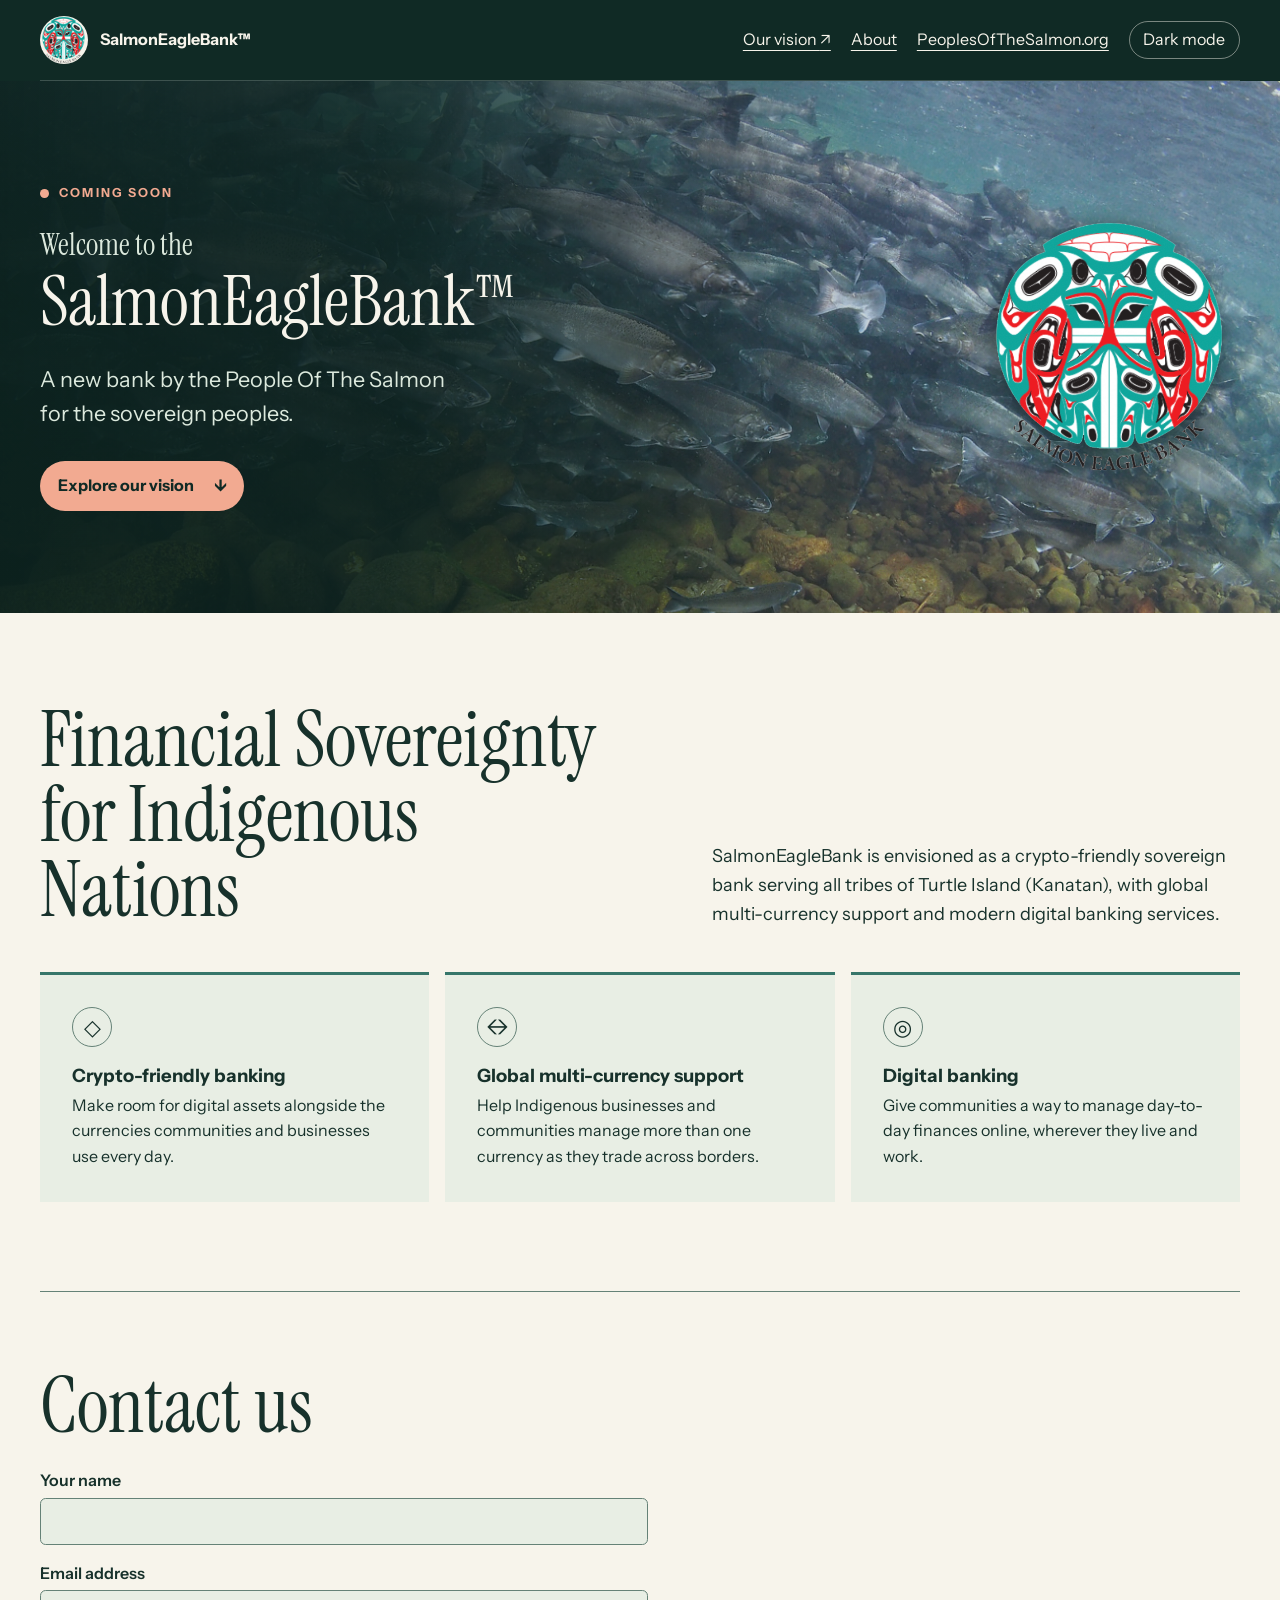
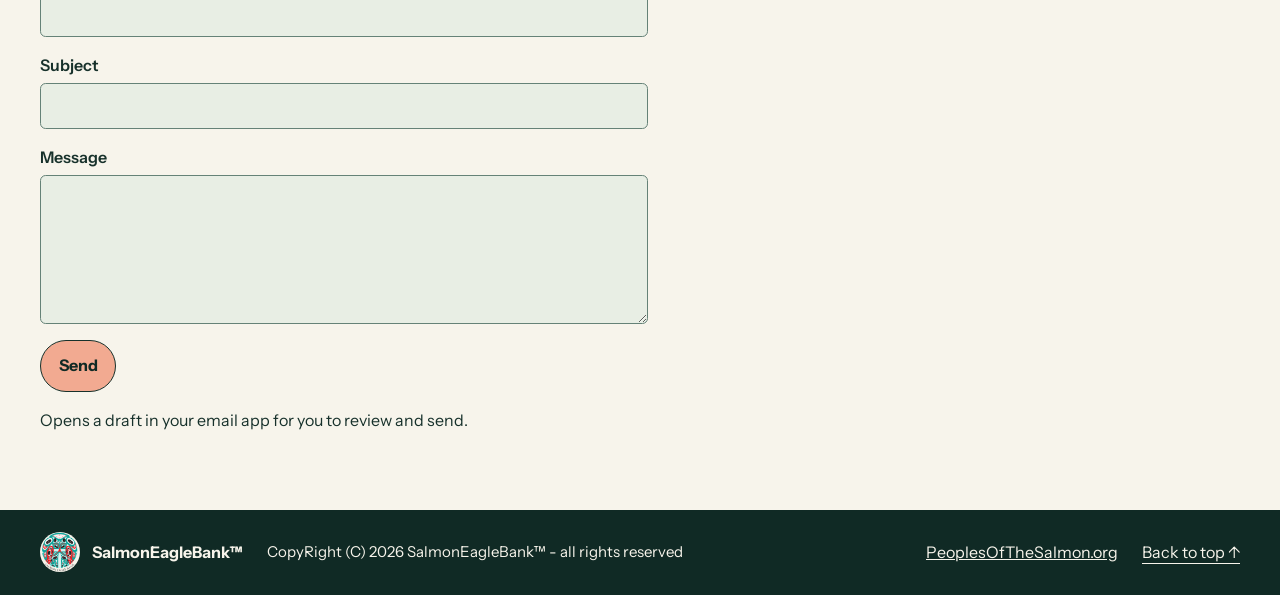
==== commit 7e9aae11: "spruced up with salmon span and transparent logo, contact form, poeplesofthe salmon.org link" ====
--- a/index.html
+++ b/index.html
@@ -3,9 +3,9 @@
 <head>
     <meta charset="utf-8">
     <meta name="viewport" content="width=device-width, initial-scale=1">
-    <meta name="description" content="Salmon Eagle Bank is a coming-soon bank by the People Of The Salmon, envisioned for Indigenous Nations across Turtle Island (Kanatan).">
+    <meta name="description" content="SalmonEagleBank is a coming-soon bank by the People Of The Salmon, envisioned for Indigenous Nations across Turtle Island (Kanatan).">
     <meta name="theme-color" content="#102a25">
-    <title>Salmon Eagle Bank | Coming Soon</title>
+    <title>SalmonEagleBank | Coming Soon</title>
     <link rel="icon" type="image/png" href="assets/SalmonEagleBankLogoTrans64x64.png">
     <link rel="stylesheet" href="styles.css">
     <script src="app.js" defer></script>
@@ -15,11 +15,12 @@
         <div class="wrap header-inner">
             <a class="brand" href="#top">
                 <img src="assets/SalmonEagleBankLogoTrans64x64.png" width="48" height="48" alt="">
-                <span>Salmon Eagle Bank</span>
+                <span>SalmonEagleBank&trade;</span>
             </a>
             <nav aria-label="Main navigation">
                 <a href="#sovereignty">Our vision <span aria-hidden="true">↗</span></a>
                 <a href="About.html">About</a>
+                <a href="https://peoplesofthesalmon.org/">PeoplesOfTheSalmon.org</a>
                 <button class="theme-toggle" type="button" hidden>Dark mode</button>
             </nav>
         </div>
@@ -30,22 +31,18 @@
             <div class="wrap hero-layout">
                 <div class="hero-copy">
                     <p class="status">Coming soon</p>
-                    <h1 id="welcome"><span>Welcome to the</span> Salmon Eagle Bank</h1>
+                    <h1 id="welcome"><span>Welcome to the</span> SalmonEagleBank&trade;</h1>
                     <p class="hero-intro">A new bank by the People Of The Salmon for the sovereign peoples.</p>
                     <a class="button" href="#sovereignty">Explore our vision <span aria-hidden="true">↓</span></a>
                 </div>
-                <div class="hero-art">
-                    <div class="emblem">
-                        <img src="assets/B2C_PeoplesOfTheSalmon.jpg" width="1920" height="1080" alt="Peoples of the Salmon emblem by Bradley Hunt, Heiltsuk Nation">
-                    </div>
-                </div>
+                <img class="hero-logo" src="assets/SalmonEagleBankLogoTrans24.png" width="500" height="500" alt="">
             </div>
         </section>
 
         <section class="vision wrap" id="sovereignty" aria-labelledby="vision-heading">
             <div class="vision-intro">
                 <h2 id="vision-heading">Financial Sovereignty for Indigenous Nations</h2>
-                <p>Salmon Eagle Bank is envisioned as a crypto-friendly sovereign bank serving all tribes of Turtle Island (Kanatan), with global multi-currency support and modern digital banking services.</p>
+                <p>SalmonEagleBank is envisioned as a crypto-friendly sovereign bank serving all tribes of Turtle Island (Kanatan), with global multi-currency support and modern digital banking services.</p>
             </div>
             <ul class="pillars">
                 <li>
@@ -65,15 +62,35 @@
                 </li>
             </ul>
         </section>
+        <section class="wrap contact" id="contact" aria-labelledby="contact-heading">
+            <h2 id="contact-heading">Contact us</h2>
+            <form id="contact-form" action="mailto:popis@salmoneaglebank.com" method="post" enctype="text/plain">
+                <label>Your name
+                    <input name="name" autocomplete="name" maxlength="100" required>
+                </label>
+                <label>Email address
+                    <input name="email" type="email" autocomplete="email" maxlength="254" required>
+                </label>
+                <label>Subject
+                    <input name="subject" maxlength="150" required>
+                </label>
+                <label>Message
+                    <textarea name="message" rows="5" maxlength="4000" required></textarea>
+                </label>
+                <button class="button" type="submit" aria-describedby="contact-note">Send</button>
+                <p id="contact-note">Opens a draft in your email app for you to review and send.</p>
+            </form>
+        </section>
     </main>
 
     <footer class="site-footer">
         <div class="wrap footer-inner">
             <a class="brand" href="#top">
                 <img src="assets/SalmonEagleBankLogoTrans64x64.png" width="40" height="40" alt="">
-                <span>Salmon Eagle Bank</span>
+                <span>SalmonEagleBank&trade;</span>
             </a>
-            <p class="footer-copyright">CopyRight (C) 2026 SalmonEagleBank - all rights reserved</p>
+            <p class="footer-copyright">CopyRight (C) 2026 SalmonEagleBank&trade; - all rights reserved</p>
+            <a href="https://peoplesofthesalmon.org/">PeoplesOfTheSalmon.org</a>
             <a href="#top">Back to top <span aria-hidden="true">↑</span></a>
         </div>
     </footer>
--- a/styles.css
+++ b/styles.css
@@ -41,26 +41,23 @@
 .theme-toggle { padding: .35rem .85rem; border: 1px solid #f7f4eb75; border-radius: 3rem; background: transparent; color: inherit; font: inherit; cursor: pointer; }
 .theme-toggle:hover, .theme-toggle:focus-visible { border-color: var(--salmon); }
 
-.hero { background: var(--forest); color: var(--paper); }
-.hero-layout { display: grid; grid-template-columns: 1.12fr 1fr; align-items: center; gap: clamp(2rem, 6vw, 7rem); padding-block: clamp(3.5rem, 8vw, 7rem); }
+.hero {
+    background: var(--forest);
+    background-image: linear-gradient(90deg, #0b211df5 0%, #0b211ddb 32%, #0b211d20 70%), url("assets/salmon-run.png");
+    background-position: center 44%;
+    background-size: cover;
+    color: var(--paper);
+}
+.hero-layout { display: grid; grid-template-columns: 1fr 1fr; align-items: center; gap: 1.5rem; padding-block: clamp(3.5rem, 8vw, 7rem); }
+.hero-logo { width: clamp(9rem, 20vw, 17rem); height: auto; justify-self: end; filter: drop-shadow(0 .3rem .75rem #0b211d99); }
 .status { display: flex; align-items: center; gap: .65rem; margin-bottom: 1.65rem; color: var(--salmon); font-size: .78rem; font-weight: 700; letter-spacing: .17em; text-transform: uppercase; }
 .status::before { content: ""; width: .55rem; height: .55rem; border-radius: 50%; background: currentColor; }
-h1 { max-width: 8ch; font-size: clamp(4rem, 8.4vw, 8rem); }
+h1 { font-size: clamp(2.35rem, 5.5vw, 6rem); overflow-wrap: anywhere; }
 h1 span { display: block; margin-bottom: .25em; color: var(--mint); font-size: .43em; }
 .hero-intro { max-width: 30ch; margin-block: 1.6rem 1.9rem; color: var(--mint); font-size: clamp(1.125rem, 2vw, 1.35rem); }
 .button { display: inline-flex; align-items: center; gap: 1.25rem; padding: .75rem 1.1rem; border-radius: 3rem; background: var(--salmon); color: var(--forest); font-weight: 700; text-decoration: none; }
 .button:hover { background: var(--paper); }
 .button:focus-visible { outline-color: var(--paper); }
-.hero-art {
-    display: grid;
-    place-items: center;
-    aspect-ratio: 1;
-    border: 1px solid #f7f4eb40;
-    border-radius: 50%;
-    background: repeating-radial-gradient(circle, transparent 0 24px, #f7f4eb19 25px 26px);
-}
-.emblem { position: relative; width: 74%; aspect-ratio: 1; overflow: hidden; border-radius: 50%; background: white; }
-.emblem img { position: absolute; width: 360%; max-width: none; height: auto; left: -131%; top: -47%; }
 
 .vision { padding-block: clamp(3.5rem, 7vw, 6.5rem); }
 .vision-intro { display: grid; grid-template-columns: 1.15fr 1fr; align-items: end; gap: 1.5rem 4rem; margin-bottom: 2.75rem; }
@@ -72,17 +69,39 @@
 .pillars h3 { margin: 1.05rem 0 .35rem; font-size: 1.15rem; line-height: 1.25; }
 .footer-inner { padding-block: 1.4rem; }
 .footer-copyright { margin-right: auto; font-size: 15px; }
+.contact { border-top: 1px solid #658277; padding-block: clamp(3rem, 6vw, 5rem); }
+.contact form { display: grid; gap: 1rem; max-width: 38rem; margin-top: 1.5rem; }
+.contact label { display: grid; gap: .25rem; font-weight: 600; }
+.contact input, .contact textarea {
+    width: 100%;
+    padding: .6rem .75rem;
+    border: 1px solid #658277;
+    border-radius: .35rem;
+    background: var(--card);
+    color: var(--text);
+    font: inherit;
+    font-weight: 400;
+}
+.contact textarea { resize: vertical; }
+.contact button { justify-self: start; border: 1px solid var(--ink); font: inherit; font-weight: 700; cursor: pointer; }
+.contact button:focus-visible { outline-color: var(--text); }
 .about-page { padding-block: clamp(3.5rem, 7vw, 6.5rem); }
 .about-page h1 { max-width: 17ch; font-size: clamp(3rem, 7vw, 6rem); }
 .about-page p { max-width: 64ch; margin-block: 1.4rem 2rem; font-size: 1.125rem; }
 .about-page img { width: min(100%, 64rem); height: auto; border-radius: .75rem; }
 
 @media (max-width: 46rem) {
-    .hero-layout, .vision-intro, .pillars { grid-template-columns: 1fr; }
-    .hero-art { width: min(100%, 24rem); justify-self: center; }
+    .hero {
+        background-image: linear-gradient(#0b211d40, #0b211ddf 43%, #0b211df5 83%), url("assets/salmon-run.png");
+        background-position: 65% center;
+    }
+    .hero-layout { grid-template-columns: 1fr; }
+    .hero-logo { grid-row: 1; justify-self: start; }
+    .hero-copy { text-shadow: 0 1px 8px #0b211d; }
+    .hero-copy .button { text-shadow: none; }
+    .vision-intro, .pillars { grid-template-columns: 1fr; }
 }
 
 @media (max-width: 24rem) {
     .wrap { width: calc(100% - 2rem); }
-    h1 { font-size: clamp(3rem, 15vw, 4rem); }
 }
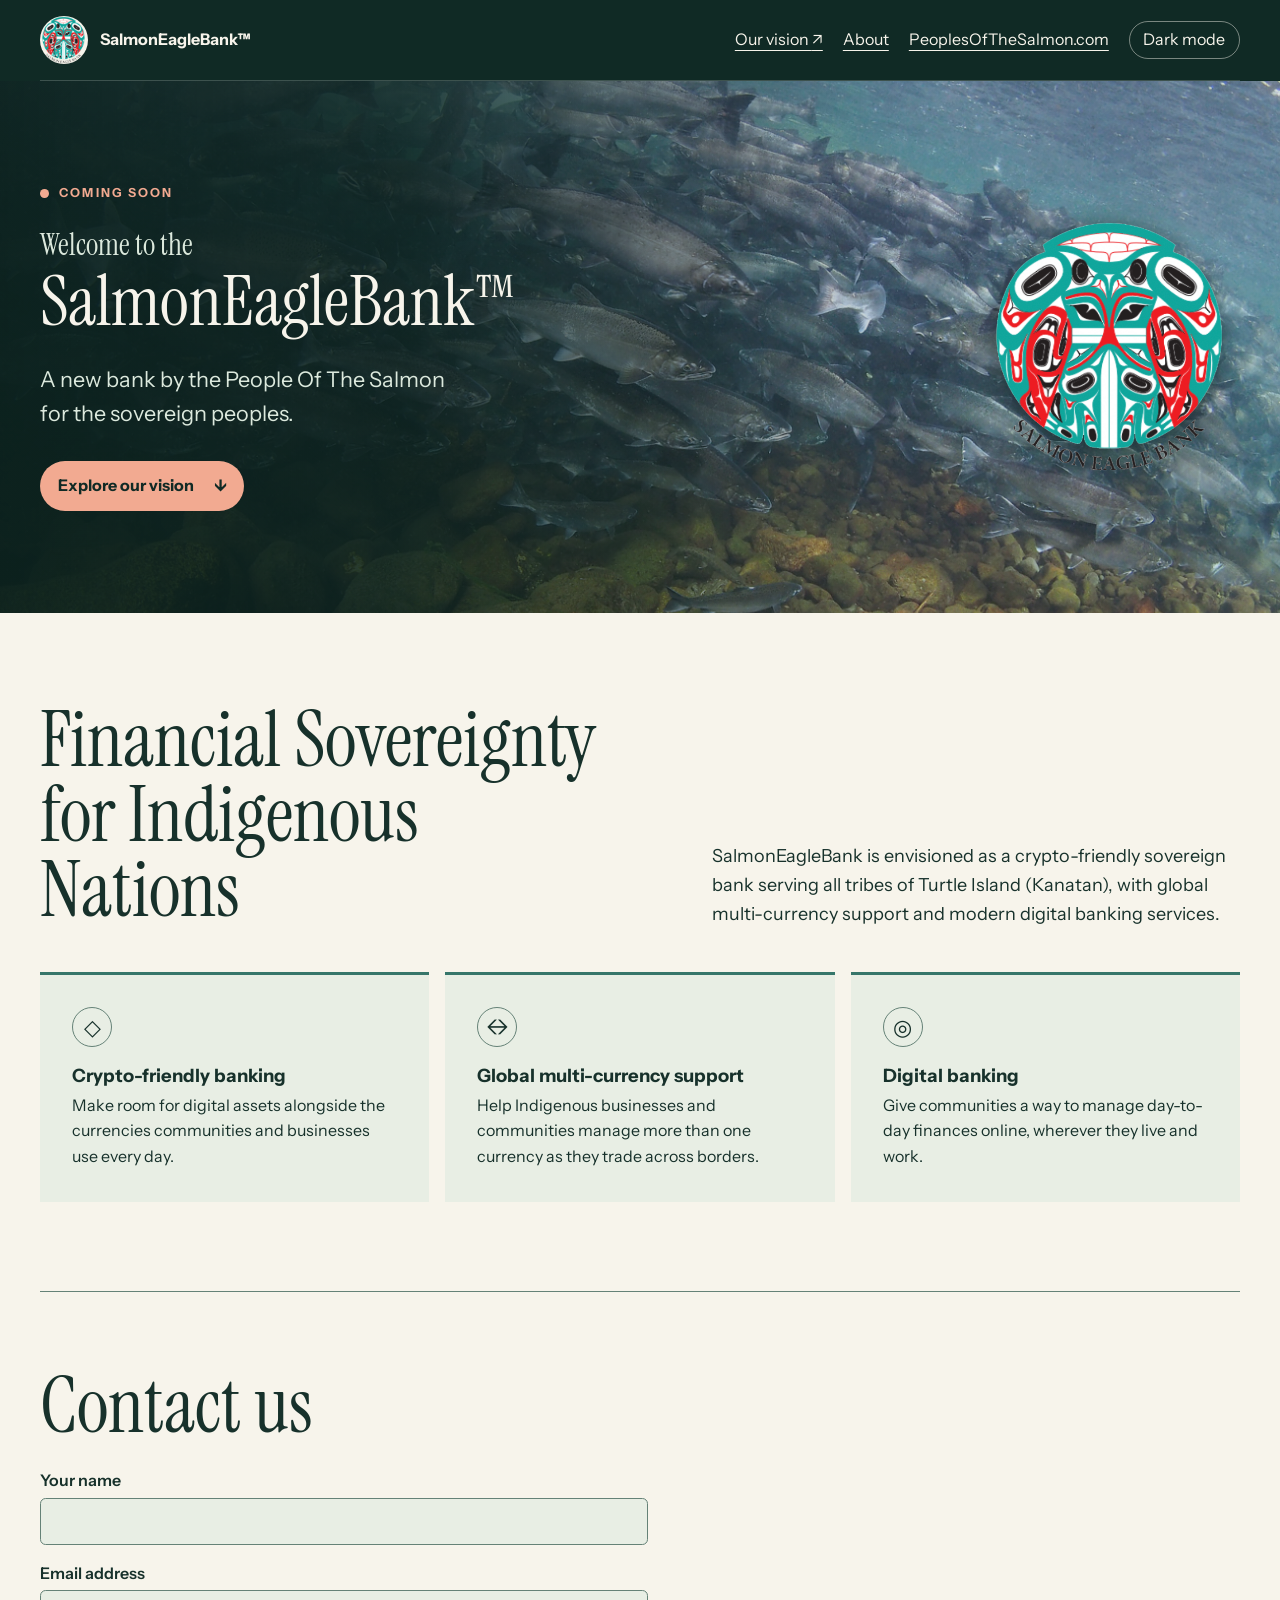
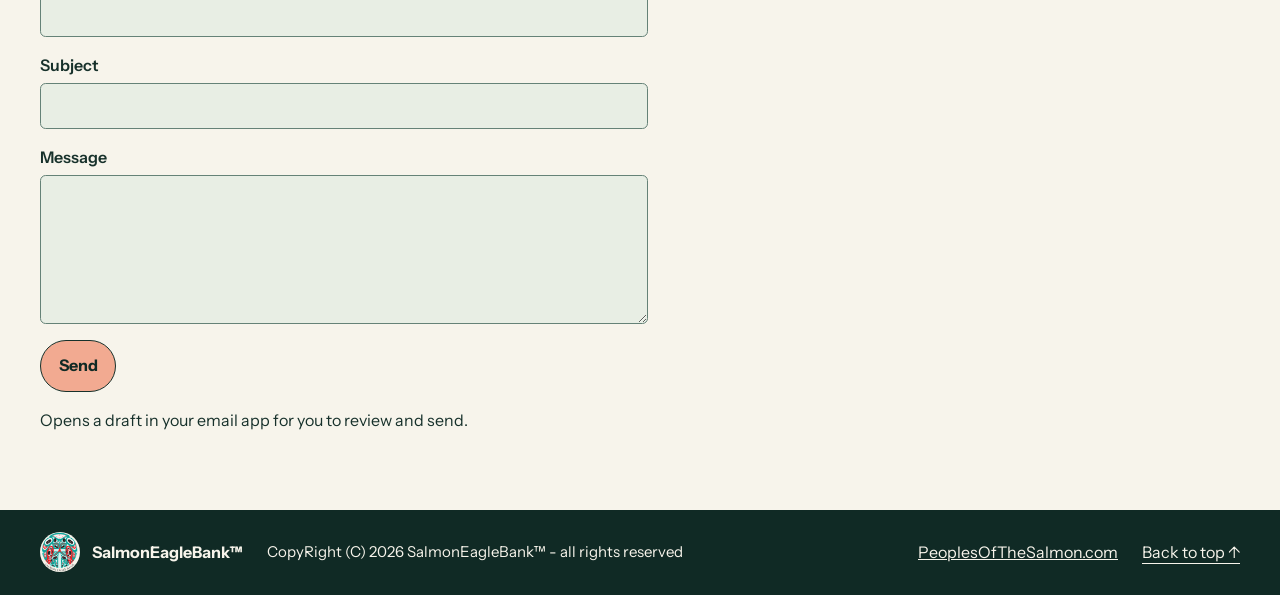
==== commit f2f79062: "change to peoplesofthesalmon.com" ====
--- a/index.html
+++ b/index.html
@@ -20,8 +20,8 @@
             <nav aria-label="Main navigation">
                 <a href="#sovereignty">Our vision <span aria-hidden="true">↗</span></a>
                 <a href="About.html">About</a>
-                <a href="https://peoplesofthesalmon.org/">PeoplesOfTheSalmon.org</a>
-                <button class="theme-toggle" type="button" hidden>Dark mode</button>
+                <a href="https://PeoplesOfTheSalmon.com/">PeoplesOfTheSalmon.com</a>
+                <button class="theme-toggle" type="button" hidden>Theme mode</button>
             </nav>
         </div>
     </header>
@@ -90,7 +90,7 @@
                 <span>SalmonEagleBank&trade;</span>
             </a>
             <p class="footer-copyright">CopyRight (C) 2026 SalmonEagleBank&trade; - all rights reserved</p>
-            <a href="https://peoplesofthesalmon.org/">PeoplesOfTheSalmon.org</a>
+            <a href="https://PeoplesOfTheSalmon.com/">PeoplesOfTheSalmon.com</a>
             <a href="#top">Back to top <span aria-hidden="true">↑</span></a>
         </div>
     </footer>
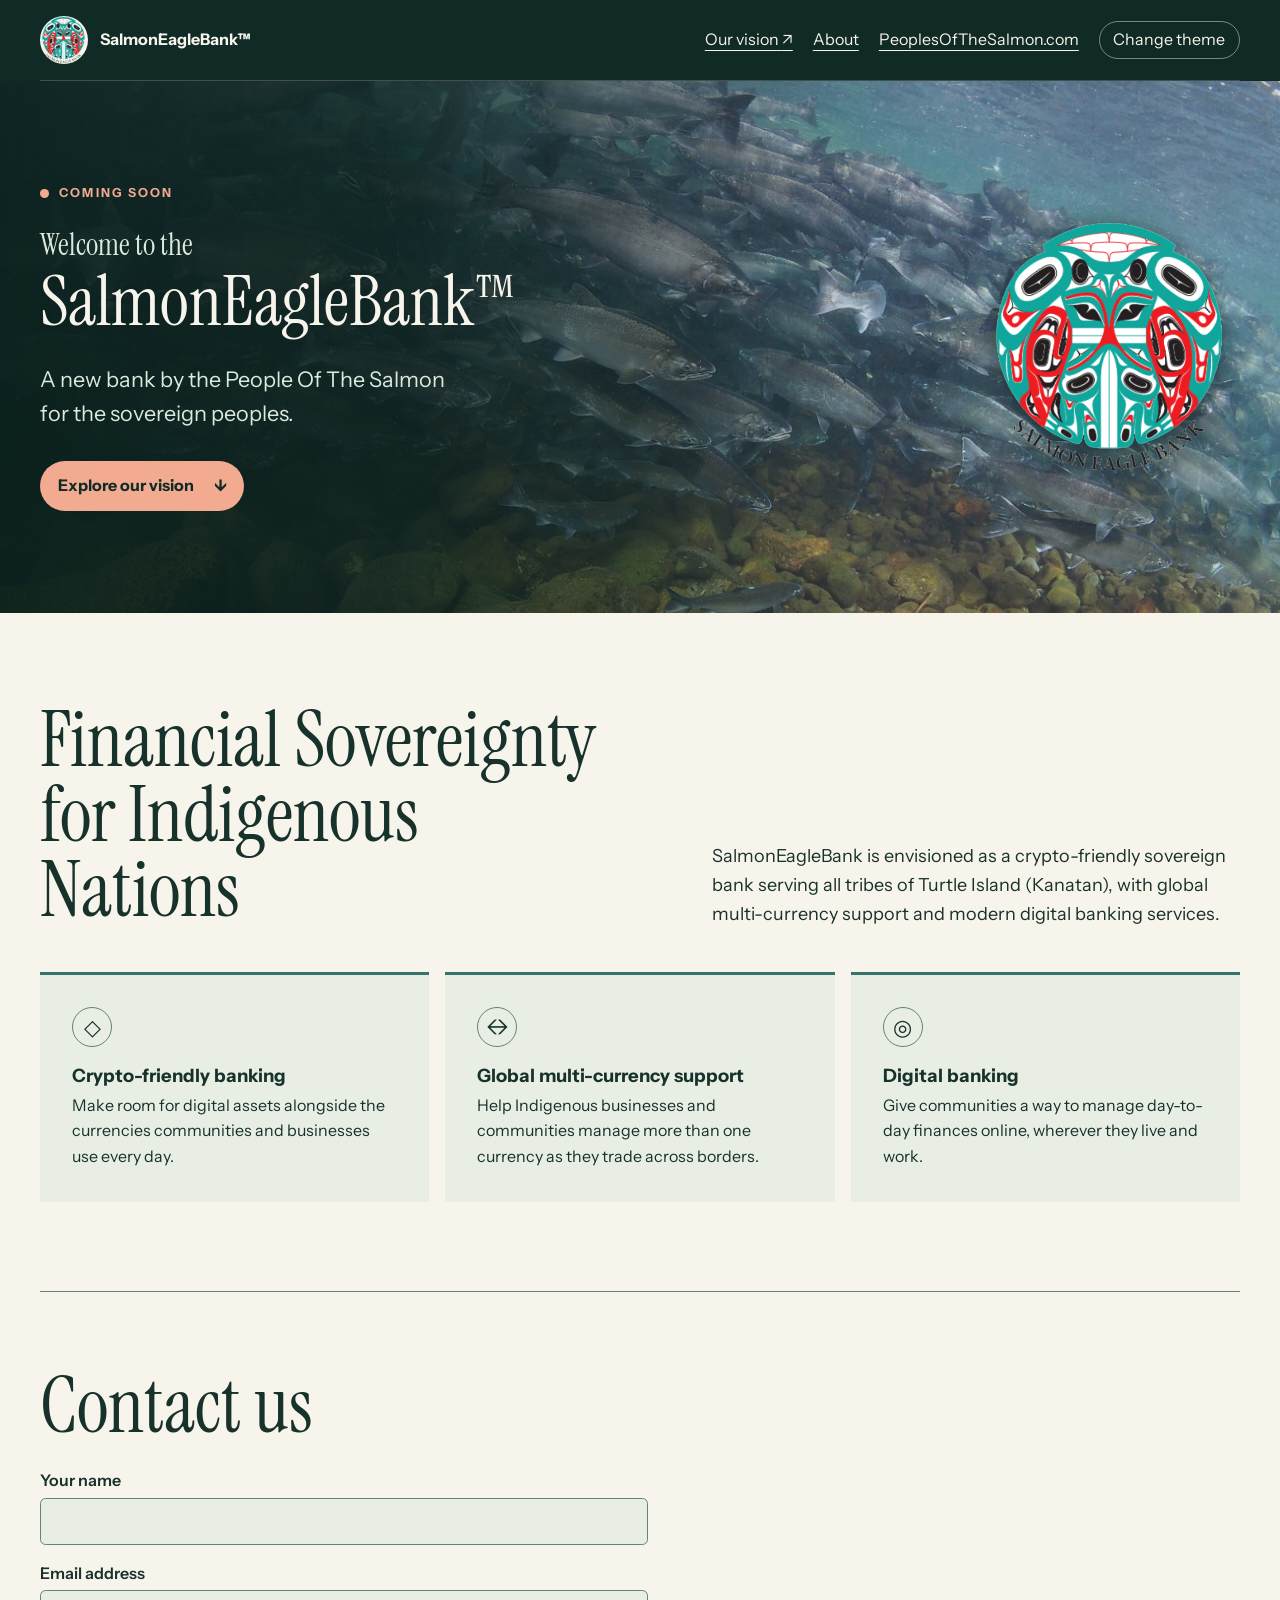
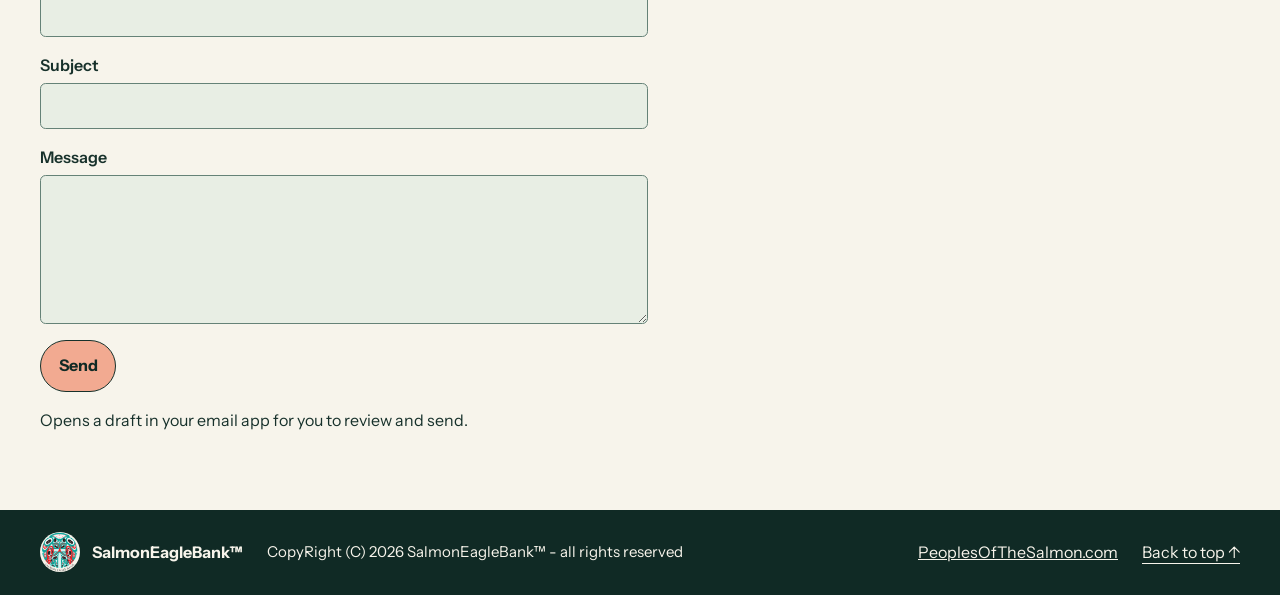
==== commit a10b6146: "minor changes for cosmetics" ====
--- a/index.html
+++ b/index.html
@@ -21,7 +21,7 @@
                 <a href="#sovereignty">Our vision <span aria-hidden="true">↗</span></a>
                 <a href="About.html">About</a>
                 <a href="https://PeoplesOfTheSalmon.com/">PeoplesOfTheSalmon.com</a>
-                <button class="theme-toggle" type="button" hidden>Theme mode</button>
+                <button class="theme-toggle" type="button" hidden>Change theme</button>
             </nav>
         </div>
     </header>
--- a/styles.css
+++ b/styles.css
@@ -86,9 +86,14 @@
 .contact button { justify-self: start; border: 1px solid var(--ink); font: inherit; font-weight: 700; cursor: pointer; }
 .contact button:focus-visible { outline-color: var(--text); }
 .about-page { padding-block: clamp(3.5rem, 7vw, 6.5rem); }
-.about-page h1 { max-width: 17ch; font-size: clamp(3rem, 7vw, 6rem); }
+.about-page h1 { font-size: min(4.3vw, 4.75rem); white-space: nowrap; }
 .about-page p { max-width: 64ch; margin-block: 1.4rem 2rem; font-size: 1.125rem; }
 .about-page img { width: min(100%, 64rem); height: auto; border-radius: .75rem; }
+.composition { max-width: 68ch; margin-top: 2.5rem; }
+.composition ul { padding-inline-start: 1.5rem; }
+.composition li + li { margin-top: .5rem; }
+.composition h2, .logo-examples-heading { max-width: none; font-size: clamp(2rem, 4vw, 3rem); }
+.logo-examples-heading { margin-bottom: 1rem; }
 
 @media (max-width: 46rem) {
     .hero {
